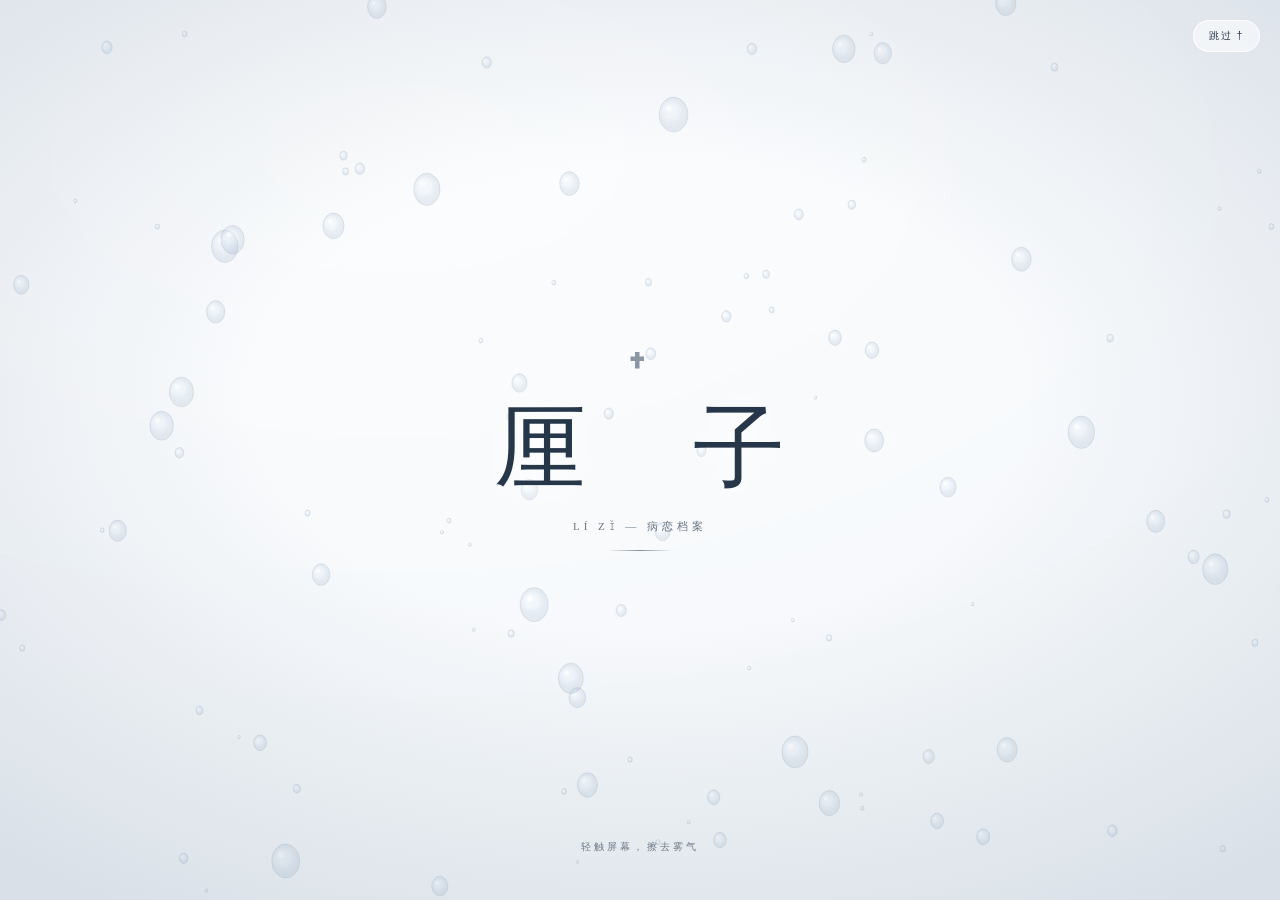
==== standalone.html @ bf3c0a1c "add standalone.html" ====
<!doctype html>
<html lang="zh-CN" data-theme="noir">
<head>
<meta charset="utf-8">
<meta name="viewport" content="width=device-width,initial-scale=1,maximum-scale=1,viewport-fit=cover,user-scalable=no">
<meta name="theme-color" content="#070a10">
<meta name="format-detection" content="telephone=no">
<meta name="description" content="厘子 · 病恋档案 / LÍ ZǏ — 一台只收一条信号的小手机">
<title>厘 子 · 病恋档案</title>
<style>
/* 厘子 · 病恋档案 —— 视觉系统：黑白忧郁 × 浅蓝液态 × 苹果/ins 风 */
:root{
  --radius: 30px;
  --glass: rgba(255,255,255,.10);
  --glass-2: rgba(255,255,255,.055);
  --line: rgba(255,255,255,.20);
  --line-soft: rgba(255,255,255,.10);
  --ink: #f2f4f7;
  --ink-2: rgba(242,244,247,.62);
  --ink-3: rgba(242,244,247,.38);
  --accent: #cfe3fb;
  --shadow: 0 18px 50px rgba(0,0,0,.45);
  --font: -apple-system, BlinkMacSystemFont, "SF Pro Text", "PingFang SC", "Helvetica Neue", "Microsoft YaHei", sans-serif;
  --serif: "Times New Roman", "Songti SC", "STSong", Georgia, serif;
}
/* noir：深蓝黑 + 浅蓝液态光，黑白内容为主体（默认，兼顾两种要求） */
[data-theme="noir"]{
  --bg-a:#070a10; --bg-b:#101a26; --bg-c:#1a2b3d; --bg-d:#05070b;
  --ink:#f2f4f7; --ink-2:rgba(236,242,250,.64); --ink-3:rgba(226,238,250,.38);
  --glass:rgba(214,230,250,.075); --glass-2:rgba(210,228,250,.045);
  --line:rgba(220,236,255,.20); --line-soft:rgba(220,236,255,.10);
  --accent:#b9d6f7; --shadow:0 18px 60px rgba(0,0,0,.6);
}
/* mono：纯黑白忧郁 */
[data-theme="mono"]{
  --bg-a:#000000; --bg-b:#101010; --bg-c:#1c1c1c; --bg-d:#050505;
  --glass:rgba(255,255,255,.065); --glass-2:rgba(255,255,255,.035);
  --line:rgba(255,255,255,.19); --line-soft:rgba(255,255,255,.09);
  --accent:#ffffff; --shadow:0 18px 60px rgba(0,0,0,.8);
}
/* blue：渐变浅蓝色系 / 液态 ins 风（浅底深字） */
[data-theme="blue"]{
  --bg-a:#e7f1fc; --bg-b:#c6dcf3; --bg-c:#a8cbea; --bg-d:#dbeaf9;
  --ink:#18252f; --ink-2:rgba(24,37,47,.78); --ink-3:rgba(24,37,47,.56);
  --glass:rgba(255,255,255,.42); --glass-2:rgba(255,255,255,.28);
  --line:rgba(255,255,255,.72); --line-soft:rgba(255,255,255,.45);
  --accent:#3f6f9e; --shadow:0 18px 50px rgba(56,96,140,.22);
}
/* glass：透亮银白玻璃（默认，贴近资料图的银白/浅灰/羽翼质感） */
[data-theme="glass"]{
  --bg-a:#f8fafc; --bg-b:#eaf0f6; --bg-c:#dde6f0; --bg-d:#fcfdff;
  --ink:#1b2634; --ink-2:rgba(27,38,52,.78); --ink-3:rgba(27,38,52,.52);
  --glass:rgba(255,255,255,.54); --glass-2:rgba(255,255,255,.34);
  --line:rgba(255,255,255,.94); --line-soft:rgba(255,255,255,.66);
  --accent:#6d8299; --shadow:0 18px 56px rgba(86,112,145,.20);
}
[data-theme="glass"] #glowA{background:radial-gradient(circle,#ffffff,transparent 70%);opacity:.8}
[data-theme="glass"] #glowB{background:radial-gradient(circle,#d9e5f2,transparent 70%);opacity:.72}
[data-theme="glass"] #grain{opacity:.07}
[data-theme="glass"] .glass,[data-theme="glass"] .albumItem,[data-theme="glass"] .appIcon{border-color:rgba(148,170,196,.30)}
[data-theme="glass"] .appIcon{box-shadow:inset 0 1px 0 rgba(255,255,255,.92),0 8px 20px rgba(90,115,145,.18)}
[data-theme="glass"] .stickyNote{background:linear-gradient(150deg,rgba(255,255,255,.82),rgba(255,255,255,.44));border-color:rgba(148,170,196,.32)}
[data-theme="glass"] .bubbleRow.me .bubble{background:rgba(118,150,186,.26);border-color:rgba(255,255,255,.92)}
[data-theme="glass"] .tabbar{box-shadow:0 -10px 34px rgba(110,135,165,.14)}
[data-theme="glass"] .admin .iconBtn{color:rgba(235,244,255,.86);border-color:rgba(255,255,255,.22);background:rgba(255,255,255,.08)}

*{box-sizing:border-box;-webkit-tap-highlight-color:transparent}
html,body{height:100%;margin:0}
body{
  font-family:var(--font); color:var(--ink); overflow:hidden;
  background:
    radial-gradient(120% 90% at 12% 8%, var(--bg-c) 0%, transparent 55%),
    radial-gradient(100% 80% at 88% 92%, var(--bg-b) 0%, transparent 60%),
    linear-gradient(155deg, var(--bg-a) 0%, var(--bg-b) 48%, var(--bg-d) 100%);
  transition:background .6s ease, color .4s ease;
  -webkit-font-smoothing:antialiased;
}
button,input,textarea,select{font-family:inherit;color:inherit}
button{cursor:pointer;border:0;background:none}
a{color:inherit;text-decoration:none}

/* ---------- 背景层：自定义图 / 雨雾 / 光晕 ---------- */
#bgLayer{position:fixed;inset:-8%;z-index:0;background-size:cover;background-position:center;
  filter:blur(var(--bg-blur,0px)) saturate(1.05);opacity:.9;transition:filter .5s}
#bgDim{position:fixed;inset:0;z-index:1;background:rgba(0,0,0,var(--bg-dim,.42));pointer-events:none}
#glowA,#glowB{position:fixed;z-index:1;border-radius:50%;filter:blur(90px);pointer-events:none;opacity:.42}
#glowA{width:52vw;height:52vw;left:-12vw;top:-14vw;background:radial-gradient(circle,#7fb4ea,transparent 70%)}
#glowB{width:44vw;height:44vw;right:-12vw;bottom:-16vw;background:radial-gradient(circle,#c9ddf4,transparent 70%)}
[data-theme="mono"] #glowA,[data-theme="mono"] #glowB{opacity:.12}
#rain{position:fixed;inset:0;z-index:2;pointer-events:none;opacity:.9}
#grain{position:fixed;inset:0;z-index:2;pointer-events:none;opacity:.16;
  background-image:url("data:image/svg+xml,%3Csvg xmlns='http://www.w3.org/2000/svg' width='140' height='140'%3E%3Cfilter id='n'%3E%3CfeTurbulence type='fractalNoise' baseFrequency='.85' numOctaves='3'/%3E%3C/filter%3E%3Crect width='100%25' height='100%25' filter='url(%23n)' opacity='.4'/%3E%3C/svg%3E")}

/* ---------- 舞台 & 小手机 ---------- */
#stage{position:relative;z-index:3;height:100%;display:flex;align-items:center;justify-content:center;gap:44px;padding:18px}
.phone{
  position:relative;width:390px;height:min(844px,calc(100vh - 36px));flex:none;
  border-radius:52px;overflow:hidden;isolation:isolate;
  background:linear-gradient(165deg,var(--glass),var(--glass-2));
  -webkit-backdrop-filter:blur(26px) saturate(165%);backdrop-filter:blur(26px) saturate(165%);
  border:1px solid var(--line);
  box-shadow:var(--shadow),inset 0 1px 0 rgba(255,255,255,.22),inset 0 0 60px rgba(140,190,240,.06);
  display:flex;flex-direction:column;
}
.phone::before{content:"";position:absolute;inset:0;pointer-events:none;z-index:9;border-radius:52px;
  background:linear-gradient(115deg,rgba(255,255,255,.16),transparent 24%,transparent 74%,rgba(255,255,255,.06));}
.phone::after{content:"";position:absolute;inset:0;pointer-events:none;z-index:0;
  background:radial-gradient(90% 60% at 50% 0%,rgba(190,220,255,.11),transparent 70%);}

/* 侧边装饰 */
.sideMark{position:absolute;z-index:10;display:flex;align-items:center;gap:8px;font-size:10px;letter-spacing:.32em;color:var(--ink-3);writing-mode:vertical-rl}
.sideMark.left{left:-30px;top:26%}.sideMark.right{right:-30px;bottom:24%}
.sideMark i{font-style:normal;font-family:var(--serif);font-size:15px;letter-spacing:0;color:var(--accent)}

/* ---------- 状态栏 ---------- */
.statusbar{height:46px;flex:none;display:grid;grid-template-columns:1fr auto 1fr;align-items:center;padding:14px 26px 0;
  font-size:12px;font-weight:600;letter-spacing:.02em;z-index:8;color:var(--ink)}
.sb-left{display:flex;align-items:center;gap:6px;justify-self:start;min-width:0}
.sb-right{display:flex;align-items:center;gap:6px;justify-self:end;min-width:0}
.sb-right .bars{display:flex;align-items:flex-end;gap:2px;height:10px}
.sb-right .bars i{width:2.5px;background:currentColor;border-radius:1px;display:block}
.sb-right .bars i:nth-child(1){height:4px}.sb-right .bars i:nth-child(2){height:6px}
.sb-right .bars i:nth-child(3){height:8px}.sb-right .bars i:nth-child(4){height:10px}
.sb-bat{width:19px;height:10px;border:1.2px solid currentColor;border-radius:3px;position:relative;padding:1.5px}
.sb-bat::after{content:"";position:absolute;right:-3.5px;top:3px;width:2px;height:4px;background:currentColor;border-radius:0 1px 1px 0}
.sb-bat i{display:block;height:100%;width:74%;background:currentColor;border-radius:1px}
.island{justify-self:center;min-width:96px;height:24px;border-radius:20px;background:rgba(0,0,0,.58);
  display:flex;align-items:center;justify-content:center;gap:7px;padding:0 12px;
  font-size:9px;letter-spacing:.16em;color:rgba(255,255,255,.78);border:1px solid rgba(255,255,255,.09)}
[data-theme="blue"] .island{background:rgba(30,50,70,.7)}
.island img{width:14px;height:14px;border-radius:50%;object-fit:cover}
.island .dot{width:7px;height:7px;border-radius:50%;background:#8fb6e0;box-shadow:0 0 8px #8fb6e0}

/* ---------- 顶栏 ---------- */
.topbar{flex:none;padding:14px 22px 12px;display:flex;align-items:center;gap:11px;z-index:8}
.topbar .logo{width:34px;height:34px;border-radius:12px;flex:none;object-fit:cover;
  border:1px solid var(--line);background:var(--glass);display:flex;align-items:center;justify-content:center;color:var(--accent)}
.topbar .logo img{width:100%;height:100%;border-radius:11px;object-fit:cover}
.topbar .tt{flex:1;min-width:0}
.topbar h1{margin:0;font-size:18px;letter-spacing:.22em;font-weight:600;line-height:1.2}
.topbar p{margin:3px 0 0;font-size:8.5px;letter-spacing:.13em;color:var(--ink-3);white-space:nowrap;overflow:hidden;text-overflow:ellipsis}
.iconBtn{width:34px;height:34px;border-radius:50%;display:flex;align-items:center;justify-content:center;
  background:var(--glass);border:1px solid var(--line-soft);color:var(--ink-2);flex:none;transition:.2s}
.iconBtn:active{transform:scale(.88);background:var(--glass-2)}

/* ---------- 内容区 ---------- */
.screen{flex:1;position:relative;overflow:hidden;z-index:5}
.page{position:absolute;inset:0;overflow-y:auto;overflow-x:hidden;padding:6px 20px 118px;
  opacity:0;transform:translateY(12px) scale(.985);pointer-events:none;transition:opacity .38s ease,transform .38s cubic-bezier(.22,1,.36,1);
  scrollbar-width:none}
.page::-webkit-scrollbar{display:none}
.page.on{opacity:1;transform:none;pointer-events:auto}
.page-head{display:flex;align-items:baseline;justify-content:space-between;margin:6px 2px 16px}
.page-head .k{font-size:11px;letter-spacing:.3em;color:var(--ink-2);text-transform:uppercase}
.page-head .idx{font-family:var(--serif);font-size:11px;letter-spacing:.18em;color:var(--ink-3)}

.glass{position:relative;background:var(--glass);border:1px solid var(--line-soft);border-radius:22px;
  -webkit-backdrop-filter:blur(20px) saturate(165%);backdrop-filter:blur(20px) saturate(165%);
  box-shadow:inset 0 1px 0 rgba(255,255,255,.14),0 8px 26px rgba(0,0,0,.14);overflow:hidden}
.glass::after{content:"";position:absolute;inset:0;pointer-events:none;border-radius:22px;
  background:linear-gradient(120deg,rgba(255,255,255,.10),transparent 38%)}
.card{padding:16px 17px}
.tap{transition:transform .22s cubic-bezier(.22,1,.36,1),background .25s,border-color .25s}
.tap:active{transform:scale(.965)}
.tap.lit{background:var(--glass-2);border-color:var(--line)}
.divider{height:1px;background:var(--line-soft);margin:14px 0}
.mono{font-family:var(--serif)}
.tiny{font-size:9px;letter-spacing:.2em;color:var(--ink-3);text-transform:uppercase}
.serifLine{font-family:var(--serif);font-style:italic;letter-spacing:.04em}
.crossD{color:var(--accent);font-family:var(--serif)}
[data-txt]{outline:none;transition:background .2s,box-shadow .2s;border-radius:5px}
body.editing [data-txt]{cursor:text}
body.editing [data-txt]:hover{background:rgba(180,215,255,.12);box-shadow:0 0 0 1px var(--line-soft)}
body.editing [data-txt]:focus{background:rgba(180,215,255,.18);box-shadow:0 0 0 1px var(--accent)}
[contenteditable="true"]{outline:none}

/* ---------- 主页 ---------- */
.profileCard{padding:20px 18px 18px}
.profileCard .sig{display:flex;align-items:center;gap:12px}
.profileCard .avatar{width:52px;height:52px;border-radius:18px;flex:none;display:flex;align-items:center;justify-content:center;
  background:linear-gradient(150deg,rgba(255,255,255,.14),rgba(255,255,255,.02));border:1px solid var(--line);color:var(--accent)}
.profileCard .avatar img{width:100%;height:100%;border-radius:17px;object-fit:cover}
.profileCard h2{margin:0;font-size:22px;letter-spacing:.16em;font-weight:600}
.profileCard .en{font-family:var(--serif);font-size:10px;letter-spacing:.32em;color:var(--ink-3);margin-top:4px}
.badges{display:flex;flex-wrap:wrap;gap:6px;margin-top:14px}
.badge{font-size:9.5px;letter-spacing:.12em;padding:5px 10px;border-radius:20px;border:1px solid var(--line-soft);
  background:var(--glass-2);color:var(--ink-2)}
.tagline{margin:16px 0 3px;font-family:var(--serif);font-size:15px;line-height:1.6;letter-spacing:.05em}
.subline{font-size:10.5px;color:var(--ink-3);letter-spacing:.08em}
.rows{margin-top:16px}
.rowline{display:flex;justify-content:space-between;gap:12px;padding:7px 0;border-bottom:1px dashed var(--line-soft);font-size:10.5px}
.rowline span:first-child{color:var(--ink-3);letter-spacing:.12em}
.rowline span:last-child{color:var(--ink);letter-spacing:.04em;text-align:right}
.verse{white-space:pre-line;font-family:var(--serif);font-size:13px;line-height:1.9;color:var(--ink-2);font-style:italic}
.footMark{text-align:center;font-size:9px;letter-spacing:.28em;color:var(--ink-3);margin:18px 0 4px}

.appGrid{display:grid;grid-template-columns:repeat(4,1fr);gap:13px 8px;margin-top:4px}
.appItem{display:flex;flex-direction:column;align-items:center;gap:7px;position:relative}
.appIcon{width:56px;height:56px;border-radius:18px;display:flex;align-items:center;justify-content:center;
  background:linear-gradient(155deg,var(--glass),var(--glass-2));
  border:1px solid var(--line);-webkit-backdrop-filter:blur(14px);backdrop-filter:blur(14px);
  box-shadow:inset 0 1px 0 rgba(255,255,255,.2),0 6px 16px rgba(0,0,0,.16);color:var(--ink);
  transition:transform .24s cubic-bezier(.22,1,.36,1),box-shadow .24s}
.appIcon:active{transform:scale(.86);box-shadow:inset 0 1px 0 rgba(255,255,255,.3),0 2px 8px rgba(0,0,0,.2)}
.appIcon img{width:100%;height:100%;border-radius:17px;object-fit:cover}
.appItem .nm{font-size:9.5px;color:var(--ink-2);letter-spacing:.06em;max-width:66px;text-align:center;overflow:hidden;text-overflow:ellipsis;white-space:nowrap}
.appItem .miniLink{position:absolute;top:-4px;right:2px;width:15px;height:15px;border-radius:50%;background:var(--accent);color:#0b1420;display:flex;align-items:center;justify-content:center;font-size:9px;opacity:0;transition:.2s}
.appItem.hasLink .miniLink{opacity:.85}

.stickyNote{padding:14px 15px;border-radius:16px;background:linear-gradient(150deg,rgba(255,255,255,.13),rgba(255,255,255,.035));
  border:1px solid var(--line-soft);-webkit-backdrop-filter:blur(14px);backdrop-filter:blur(14px);position:relative}
.stickyNote .txt{font-size:11.5px;line-height:1.7;letter-spacing:.05em;white-space:pre-line}
.stickyNote .lk{position:absolute;right:10px;top:9px;font-size:10px;color:var(--accent);opacity:.75}
.stack{display:flex;flex-direction:column;gap:10px}

/* ---------- 音乐 ---------- */
.musicCard{display:flex;align-items:center;gap:12px;padding:12px}
.musicCover{width:46px;height:46px;border-radius:12px;flex:none;object-fit:cover;display:flex;align-items:center;justify-content:center;
  background:linear-gradient(145deg,rgba(255,255,255,.16),rgba(255,255,255,.03));border:1px solid var(--line-soft);color:var(--accent)}
.musicCover img{width:100%;height:100%;border-radius:11px;object-fit:cover}
.musicCard .mi{flex:1;min-width:0}
.musicCard .mt{font-size:12px;font-weight:600;white-space:nowrap;overflow:hidden;text-overflow:ellipsis}
.musicCard .ma{font-size:9.5px;color:var(--ink-3);margin-top:3px;white-space:nowrap;overflow:hidden;text-overflow:ellipsis}
.eq{display:flex;align-items:flex-end;gap:2px;height:12px;margin-top:5px}
.eq i{width:2px;background:var(--accent);border-radius:1px;animation:eq .9s ease-in-out infinite alternate}
.eq i:nth-child(1){height:5px;animation-delay:0s}.eq i:nth-child(2){height:11px;animation-delay:.2s}
.eq i:nth-child(3){height:7px;animation-delay:.4s}.eq i:nth-child(4){height:9px;animation-delay:.15s}
.eq.off i{animation:none;height:3px;opacity:.4}
@keyframes eq{to{height:3px}}
.playBtn{width:38px;height:38px;border-radius:50%;flex:none;display:flex;align-items:center;justify-content:center;
  background:var(--ink);color:var(--bg-a);box-shadow:0 4px 14px rgba(0,0,0,.25);transition:transform .2s}
[data-theme="blue"] .playBtn{background:#18252f;color:#eaf3fc}
.playBtn:active{transform:scale(.86)}

/* ---------- 相册 ---------- */
.albumGrid{display:grid;grid-template-columns:1fr 1fr;gap:12px}
.albumItem{border-radius:18px;overflow:hidden;position:relative;aspect-ratio:1/1.06;
  background:linear-gradient(150deg,rgba(255,255,255,.10),rgba(255,255,255,.02));border:1px solid var(--line-soft);
  -webkit-backdrop-filter:blur(12px);backdrop-filter:blur(12px)}
.albumItem .ph{position:absolute;inset:0;display:flex;flex-direction:column;align-items:center;justify-content:center;gap:10px;color:var(--ink-3)}
.albumItem .ph .crossD{font-size:34px;opacity:.5}
.albumItem img{width:100%;height:100%;object-fit:cover;display:block;image-rendering:-webkit-optimize-contrast;image-rendering:auto}
.albumItem .cap{position:absolute;left:0;right:0;bottom:0;padding:22px 11px 10px;font-size:10px;line-height:1.5;letter-spacing:.03em;
  background:linear-gradient(transparent,rgba(0,0,0,.68));color:#fff;text-shadow:0 1px 4px rgba(0,0,0,.6)}
[data-theme="blue"] .albumItem .cap{background:linear-gradient(transparent,rgba(12,26,40,.72))}
.albumItem .corner{position:absolute;right:8px;top:8px;width:26px;height:26px;border-radius:50%;
  background:rgba(10,16,24,.56);border:1px solid rgba(255,255,255,.28);color:#fff;display:flex;align-items:center;justify-content:center;
  -webkit-backdrop-filter:blur(8px);backdrop-filter:blur(8px);transition:transform .2s}
.albumItem .corner:active{transform:scale(.82)}
.albumItem.addItem{display:flex;align-items:center;justify-content:center;border-style:dashed;color:var(--ink-3)}

/* ---------- 消息 ---------- */
.metaRow{display:flex;gap:10px;margin-bottom:12px}
.metaBox{flex:1;padding:12px 13px;border-radius:16px}
.metaBox .tiny{display:flex;align-items:center;gap:5px}
.metaBox .val{font-size:12px;margin-top:7px;letter-spacing:.05em}
.noteImg{width:100%;border-radius:12px;margin-top:9px;display:block;object-fit:cover;max-height:170px}
.noteLink{display:inline-flex;align-items:center;gap:4px;font-size:9.5px;color:var(--accent);margin-top:9px;border-bottom:1px solid var(--line-soft);padding-bottom:2px}
.focusCard{text-align:center;padding:20px 16px}
.focusNum{font-family:var(--serif);font-size:46px;letter-spacing:.02em;line-height:1;font-variant-numeric:tabular-nums}
.focusCard .cap{font-size:10px;color:var(--ink-2);letter-spacing:.16em;margin-top:10px}
.focusBtns{display:flex;gap:9px;justify-content:center;margin-top:15px}
.pill{padding:8px 17px;border-radius:20px;border:1px solid var(--line);background:var(--glass-2);font-size:10.5px;letter-spacing:.1em;transition:.2s}
.pill:active{transform:scale(.92)}
.pill.solid{background:var(--ink);color:var(--bg-a);border-color:transparent}
[data-theme="blue"] .pill.solid{background:#18252f;color:#eaf3fc}

/* ---------- 聊天 ---------- */
.chatWrap{display:flex;flex-direction:column;height:100%;padding-bottom:0}
.chatHead{display:flex;align-items:center;gap:10px;padding:4px 2px 12px}
.chatHead .av{width:38px;height:38px;border-radius:14px;display:flex;align-items:center;justify-content:center;
  background:var(--glass);border:1px solid var(--line-soft);color:var(--accent)}
.chatHead .nm{font-size:13px;letter-spacing:.1em}
.chatHead .st{font-size:9px;color:var(--ink-3);margin-top:3px;letter-spacing:.08em}
.chatBody{flex:1;overflow-y:auto;padding:4px 2px 14px;scrollbar-width:none}
.chatBody::-webkit-scrollbar{display:none}
.bubbleRow{display:flex;margin-bottom:13px;gap:8px;align-items:flex-end}
.bubbleRow.them{justify-content:flex-start}.bubbleRow.me{justify-content:flex-end}
.bubbleRow .bav{width:26px;height:26px;border-radius:10px;flex:none;display:flex;align-items:center;justify-content:center;
  background:var(--glass);border:1px solid var(--line-soft);color:var(--accent)}
.bubble{max-width:76%;padding:10px 13px 7px;border-radius:18px;font-size:11.5px;line-height:1.65;white-space:pre-line;letter-spacing:.02em;
  -webkit-backdrop-filter:blur(12px);backdrop-filter:blur(12px)}
.bubbleRow.them .bubble{background:var(--glass);border:1px solid var(--line-soft);border-bottom-left-radius:6px}
.bubbleRow.me .bubble{background:rgba(175,210,250,.24);border:1px solid var(--line);border-bottom-right-radius:6px}
[data-theme="blue"] .bubbleRow.me .bubble{background:rgba(60,110,160,.16)}
.bubble .t{display:block;text-align:left;font-size:8.5px;color:var(--ink-3);margin-top:6px;letter-spacing:.06em;font-variant-numeric:tabular-nums;opacity:.8}
.kwBar{display:flex;gap:7px;overflow-x:auto;padding:10px 2px;scrollbar-width:none;margin-bottom:2px}
.kwBar::-webkit-scrollbar{display:none}
.kwChip{flex:none;padding:7px 13px;border-radius:18px;font-size:10px;letter-spacing:.06em;
  background:var(--glass-2);border:1px solid var(--line-soft);color:var(--ink-2);transition:.2s}
.kwChip:active{transform:scale(.9);background:var(--glass);color:var(--ink)}
.chatInput{display:flex;gap:8px;align-items:center;padding:10px 0 4px}
.chatInput input{flex:1;height:38px;border-radius:19px;background:var(--glass);border:1px solid var(--line-soft);
  padding:0 15px;font-size:11.5px;outline:none;-webkit-backdrop-filter:blur(12px);backdrop-filter:blur(12px)}
.chatInput input::placeholder{color:var(--ink-3)}
.chatInput .sendBtn{width:38px;height:38px;border-radius:50%;background:var(--ink);color:var(--bg-a);display:flex;align-items:center;justify-content:center;flex:none}
[data-theme="blue"] .chatInput .sendBtn{background:#18252f;color:#eaf3fc}
.chatInput .sendBtn:active{transform:scale(.86)}

/* ---------- 底栏 ---------- */
.tabbar{position:absolute;left:0;right:0;bottom:0;height:80px;z-index:12;display:flex;align-items:flex-start;
  padding:9px 14px 0;gap:4px;
  background:linear-gradient(180deg,var(--glass-2),var(--glass));
  -webkit-backdrop-filter:blur(30px) saturate(180%);backdrop-filter:blur(30px) saturate(180%);
  border-top:1px solid var(--line-soft)}
.tabbar::before{content:"";position:absolute;inset:0;pointer-events:none;
  background:linear-gradient(110deg,rgba(255,255,255,.10),transparent 45%)}
.tab{flex:1;height:58px;display:flex;flex-direction:column;align-items:center;justify-content:center;gap:5px;
  border-radius:18px;color:var(--ink-2);position:relative;transition:color .28s,transform .2s,background .28s;opacity:.82}
.tab span{font-size:9px;letter-spacing:.1em}
.tab .ic{transition:transform .3s cubic-bezier(.22,1,.36,1)}
.tab:active{transform:scale(.9)}
.tab.on{color:var(--ink);background:var(--glass);opacity:1}
.tab.on .ic{transform:translateY(-2px) scale(1.06);color:var(--accent)}
.tab.on::after{content:"";position:absolute;bottom:5px;width:4px;height:4px;border-radius:50%;background:var(--accent);box-shadow:0 0 8px var(--accent)}
.homeBar{position:absolute;bottom:7px;left:50%;transform:translateX(-50%);width:112px;height:4px;border-radius:4px;
  background:var(--ink-3);opacity:.55;z-index:13}

/* ---------- 页面切换点击区 ---------- */
.pageNav{position:absolute;right:0;top:44%;z-index:11;display:flex;flex-direction:column;gap:6px;opacity:.3;transition:opacity .3s}
.pageNav:hover{opacity:.9}
.pageNav button{width:20px;height:26px;border-radius:9px 0 0 9px;background:var(--glass-2);border:1px solid var(--line-soft);
  border-right:0;color:var(--ink-2);display:flex;align-items:center;justify-content:center;transition:.2s}
.pageNav button:active{transform:scale(.9);color:var(--ink)}

/* ---------- 只读标记 / 编辑条 ---------- */
.readBadge{position:fixed;left:14px;bottom:14px;z-index:60;padding:8px 13px;border-radius:20px;font-size:10px;letter-spacing:.14em;
  background:rgba(10,16,24,.6);border:1px solid rgba(255,255,255,.2);color:#e7f0fb;-webkit-backdrop-filter:blur(14px);backdrop-filter:blur(14px);display:none;align-items:center;gap:7px}
body.readonly .readBadge{display:flex}
.editBar{position:absolute;top:88px;right:12px;z-index:20;display:none;gap:6px}
body.editing .editBar{display:none}
.editBar button{width:30px;height:30px;border-radius:50%;background:rgba(10,16,24,.55);border:1px solid rgba(255,255,255,.22);color:#eaf3fc;display:flex;align-items:center;justify-content:center;-webkit-backdrop-filter:blur(10px)}
.editBar button:active{transform:scale(.86)}

/* ---------- 管理面板 ---------- */
.overlay{position:fixed;inset:0;z-index:70;background:rgba(0,0,0,.5);-webkit-backdrop-filter:blur(8px);backdrop-filter:blur(8px);
  opacity:0;pointer-events:none;transition:opacity .3s}
.overlay.on{opacity:1;pointer-events:auto}
.admin{position:fixed;z-index:71;right:0;top:0;bottom:0;width:min(420px,100vw);
  background:rgba(14,20,29,.86);-webkit-backdrop-filter:blur(34px) saturate(150%);backdrop-filter:blur(34px) saturate(150%);
  border-left:1px solid rgba(255,255,255,.16);color:#eaf1fa;transform:translateX(102%);transition:transform .42s cubic-bezier(.22,1,.36,1);
  display:flex;flex-direction:column}
[data-theme="blue"] .admin{background:rgba(238,245,252,.9);color:#18252f;border-left-color:rgba(255,255,255,.8)}
.admin.on{transform:none}
/* 后台打开时：手机仍可点击预览，点空白关闭面板 */
body.adminOpen #stage{z-index:72}
body.adminOpen .admin{z-index:74}
body.adminOpen .overlay{pointer-events:none}
.adminHead{padding:20px 20px 14px;display:flex;align-items:center;gap:10px;border-bottom:1px solid rgba(255,255,255,.1)}
.adminHead h3{margin:0;font-size:14px;letter-spacing:.18em;flex:1}
.adminBody{flex:1;overflow-y:auto;padding:14px 18px 40px;scrollbar-width:thin}
.adminBody::-webkit-scrollbar{width:4px}.adminBody::-webkit-scrollbar-thumb{background:rgba(255,255,255,.2);border-radius:4px}
.sec{margin-bottom:12px;border:1px solid rgba(255,255,255,.12);border-radius:16px;overflow:hidden;background:rgba(255,255,255,.035)}
[data-theme="blue"] .sec{border-color:rgba(30,60,90,.16);background:rgba(255,255,255,.4)}
.sec>summary{padding:13px 15px;font-size:11.5px;letter-spacing:.14em;cursor:pointer;list-style:none;display:flex;align-items:center;gap:9px}
.sec>summary::-webkit-details-marker{display:none}
.sec>summary::before{content:"†";font-family:var(--serif);color:#8fb6e0;font-size:13px}
.sec[open]>summary{border-bottom:1px solid rgba(255,255,255,.1)}
.sec .in{padding:13px 15px 16px;display:flex;flex-direction:column;gap:11px}
.fld label{display:block;font-size:9.5px;letter-spacing:.12em;color:rgba(210,228,248,.6);margin-bottom:5px}
[data-theme="blue"] .fld label{color:rgba(24,37,47,.55)}
.fld input,.fld textarea,.fld select{width:100%;border-radius:10px;padding:9px 11px;font-size:11.5px;
  background:rgba(255,255,255,.07);border:1px solid rgba(255,255,255,.14);outline:none;color:inherit;resize:vertical}
[data-theme="blue"] .fld input,[data-theme="blue"] .fld textarea,[data-theme="blue"] .fld select{background:rgba(255,255,255,.6);border-color:rgba(30,60,90,.18)}
.fld input:focus,.fld textarea:focus{border-color:#8fb6e0}
.fld textarea{min-height:62px;line-height:1.6}
.row2{display:grid;grid-template-columns:1fr 1fr;gap:9px}
.btnRow{display:flex;gap:8px;flex-wrap:wrap}
.btn{padding:9px 14px;border-radius:11px;font-size:10.5px;letter-spacing:.1em;border:1px solid rgba(255,255,255,.18);
  background:rgba(255,255,255,.07);transition:.2s}
[data-theme="blue"] .btn{border-color:rgba(30,60,90,.2);background:rgba(255,255,255,.5)}
.btn:active{transform:scale(.94)}
.btn.pri{background:#cfe3fb;color:#101c28;border-color:transparent;font-weight:600}
.btn.danger{color:#ffb4b4;border-color:rgba(255,150,150,.35)}
.btn.sm{padding:6px 10px;font-size:9.5px}
.itemRow{border:1px dashed rgba(255,255,255,.16);border-radius:12px;padding:10px;display:flex;flex-direction:column;gap:8px}
[data-theme="blue"] .itemRow{border-color:rgba(30,60,90,.25)}
.itemRow .irTop{display:flex;align-items:center;gap:6px}
.itemRow .irTop .idx{font-family:var(--serif);font-size:11px;color:#8fb6e0;min-width:20px}
.itemRow .irTop .sp{flex:1}
.itemRow .irTop button{width:24px;height:24px;border-radius:8px;background:rgba(255,255,255,.07);display:flex;align-items:center;justify-content:center;color:inherit}
.itemRow .irTop button:active{transform:scale(.85)}
.thumb{width:46px;height:46px;border-radius:10px;object-fit:cover;border:1px solid rgba(255,255,255,.2)}
.hint{font-size:9.5px;line-height:1.7;color:rgba(210,228,248,.55)}
[data-theme="blue"] .hint{color:rgba(24,37,47,.55)}
.sw{display:flex;align-items:center;justify-content:space-between;font-size:11px;gap:10px}
.sw input[type=checkbox]{width:38px;height:22px;appearance:none;border-radius:20px;background:rgba(255,255,255,.16);position:relative;transition:.25s;flex:none}
.sw input[type=checkbox]::after{content:"";position:absolute;top:3px;left:3px;width:16px;height:16px;border-radius:50%;background:#fff;transition:.25s}
.sw input[type=checkbox]:checked{background:#8fb6e0}
.sw input[type=checkbox]:checked::after{transform:translateX(16px)}
.loginBox{padding:40px 26px;display:flex;flex-direction:column;gap:14px;align-items:center;flex:1;justify-content:center;text-align:center}
.loginBox .lg{width:64px;height:64px;border-radius:22px;border:1px solid rgba(255,255,255,.2);display:flex;align-items:center;justify-content:center;color:#cfe3fb}
.loginBox h3{margin:4px 0 0;font-size:16px;letter-spacing:.24em}
.loginBox p{font-size:10px;color:rgba(210,228,248,.55);letter-spacing:.1em;line-height:1.8;margin:0}
.loginBox input{width:100%;max-width:250px;text-align:center;letter-spacing:.2em}
.err{color:#ffb4b4;font-size:10px;min-height:14px}
.toast{position:fixed;left:50%;bottom:34px;transform:translate(-50%,20px);z-index:90;padding:11px 20px;border-radius:22px;
  background:rgba(16,24,36,.88);border:1px solid rgba(255,255,255,.2);color:#eaf3fc;font-size:11px;letter-spacing:.08em;
  -webkit-backdrop-filter:blur(14px);backdrop-filter:blur(14px);opacity:0;pointer-events:none;transition:.3s;max-width:86vw;text-align:center;line-height:1.6}
.toast.on{opacity:1;transform:translate(-50%,0)}

/* ---------- 图片放大 ---------- */
.lightbox{position:fixed;inset:0;z-index:80;background:rgba(0,0,0,.9);-webkit-backdrop-filter:blur(18px);backdrop-filter:blur(18px);
  display:none;align-items:center;justify-content:center;flex-direction:column;gap:14px;padding:24px}
.lightbox.on{display:flex}
.lightbox img{max-width:100%;max-height:78vh;object-fit:contain;border-radius:12px;image-rendering:-webkit-optimize-contrast;box-shadow:0 20px 60px rgba(0,0,0,.6)}
.lightbox .lbCap{font-size:11.5px;color:rgba(255,255,255,.8);letter-spacing:.08em;text-align:center;max-width:80vw}
.lightbox .lbBtn{padding:9px 18px;border-radius:20px;border:1px solid rgba(255,255,255,.28);color:#fff;font-size:10.5px;letter-spacing:.1em}

@media (max-width:520px){
  #stage{padding:0;gap:0}
  .phone{width:100vw;height:100vh;height:100dvh;border-radius:0;border:0}
  .phone::before{border-radius:0}
  .sideMark{display:none}
  .admin{width:100vw}
  .statusbar{height:auto;min-height:46px;padding-top:max(14px,env(safe-area-inset-top));padding-bottom:4px}
  .tabbar{height:calc(80px + env(safe-area-inset-bottom));padding-bottom:env(safe-area-inset-bottom)}
  .homeBar{bottom:calc(7px + env(safe-area-inset-bottom))}
  .page{padding-bottom:calc(112px + env(safe-area-inset-bottom))}
}
#page-me{padding-bottom:96px}

/* ============ 进场动画：起雾车窗 / 雨滴 / 擦玻璃 ============ */
.intro{position:fixed;inset:0;z-index:100;overflow:hidden;background:#eef3f8;
  transition:opacity 1.05s ease,transform 1.2s cubic-bezier(.22,1,.36,1)}
.intro.done{opacity:0;transform:scale(1.055);pointer-events:none}
.introBg,.introFog{position:absolute;inset:-5%;background-size:cover;background-position:center;background-repeat:no-repeat}
.introBg{z-index:1;filter:brightness(1.05) contrast(.97)}
.introFog{z-index:2;filter:blur(14px) brightness(1.12) saturate(.74);transform:scale(1.09);transition:opacity .9s ease}
.introFog::after{content:"";position:absolute;inset:0;
  background:radial-gradient(110% 80% at 34% 22%,rgba(255,255,255,.60),transparent 72%),
              linear-gradient(180deg,rgba(255,255,255,.42),rgba(233,241,249,.48))}
.introFog.clear{opacity:0}
.introLayer{position:absolute;inset:0;width:100%;height:100%;pointer-events:none}
#introClear{z-index:3}
#introRain{z-index:4}
.introVignette{position:absolute;inset:0;z-index:5;pointer-events:none;
  background:radial-gradient(78% 68% at 50% 44%,transparent 38%,rgba(112,134,160,.22) 100%)}
.introCenter{position:absolute;inset:0;z-index:6;display:flex;flex-direction:column;align-items:center;justify-content:center;
  gap:16px;pointer-events:none;text-align:center;padding:0 24px}
.introCross{font-family:var(--serif);font-size:24px;color:rgba(58,78,102,.58);letter-spacing:.2em;
  animation:introIn 1.5s .1s both}
.introTitle{font-size:clamp(52px,12vw,92px);font-weight:300;color:#27374a;
  letter-spacing:.44em;text-indent:.44em;line-height:1.2;
  text-shadow:0 2px 26px rgba(255,255,255,.95),0 0 60px rgba(255,255,255,.7);
  animation:introIn 1.8s .18s both}
.introSub{font-family:var(--serif);font-size:11px;letter-spacing:.36em;color:rgba(39,55,74,.68);
  animation:introIn 1.8s .5s both}
.introRule{width:64px;height:1px;background:linear-gradient(90deg,transparent,rgba(58,78,102,.62),transparent);
  animation:introIn 1.8s .7s both}
.introCenter.out{animation:introOut .95s cubic-bezier(.22,1,.36,1) forwards}
@keyframes introIn{from{opacity:0;filter:blur(14px);transform:translateY(14px) scale(.96);letter-spacing:.9em}
  to{opacity:1;filter:blur(0);transform:none}}
@keyframes introOut{to{opacity:0;filter:blur(12px);transform:scale(1.18)}}
.introTip{position:absolute;left:0;right:0;bottom:calc(46px + env(safe-area-inset-bottom));z-index:7;text-align:center;
  font-size:10px;letter-spacing:.32em;color:rgba(39,55,74,.62);pointer-events:none;
  animation:tipPulse 2.4s ease-in-out infinite}
@keyframes tipPulse{0%,100%{opacity:.42}50%{opacity:.95}}
.introSkip{position:absolute;right:20px;top:calc(20px + env(safe-area-inset-top));z-index:7;
  padding:8px 15px;border-radius:20px;font-size:10px;letter-spacing:.16em;color:#2a3b4e;
  background:rgba(255,255,255,.55);border:1px solid rgba(255,255,255,.85);
  -webkit-backdrop-filter:blur(14px);backdrop-filter:blur(14px);transition:.2s}
.introSkip:active{transform:scale(.9)}
@media (max-width:520px){
  .introTitle{font-size:clamp(46px,15vw,68px);letter-spacing:.34em;text-indent:.34em}
  .introSub{font-size:9.5px;letter-spacing:.24em}
}

</style>
</head>
<body>

<!-- 进场动画：起雾车窗 + 雨滴 + 擦玻璃 -->
<div id="intro" class="intro">
  <div class="introBg" id="introBg"></div>
  <div class="introFog" id="introFog"></div>
  <canvas id="introClear" class="introLayer"></canvas>
  <canvas id="introRain" class="introLayer"></canvas>
  <div class="introVignette"></div>
  <div class="introCenter" id="introCenter">
    <div class="introCross">✝</div>
    <div class="introTitle" id="introTitle">厘 子</div>
    <div class="introSub" id="introSub">LÍ ZǏ — 病恋档案</div>
    <div class="introRule"></div>
  </div>
  <div class="introTip" id="introTip">轻触屏幕，擦去雾气</div>
  <button class="introSkip" id="introSkip">跳过 †</button>
</div>

<div id="bgLayer"></div>
<div id="bgDim"></div>
<div id="glowA"></div><div id="glowB"></div>
<canvas id="rain"></canvas>
<div id="grain"></div>

<div id="stage">
  <div class="sideMark left"><i>†</i> CLINICAL NOTE · 0217</div>

  <div class="phone" id="phone">
    <div class="statusbar" id="statusbar"></div>
    <div class="topbar" id="topbar"></div>

    <div class="screen" id="screen">
      <div class="page" data-page="album" id="page-album"></div>
      <div class="page on" data-page="home" id="page-home"></div>
      <div class="page" data-page="msg" id="page-msg"></div>
      <div class="page" data-page="me" id="page-me"></div>
      <div class="pageNav">
        <button id="navPrev" aria-label="上一页"></button>
        <button id="navNext" aria-label="下一页"></button>
      </div>
    </div>

    <div class="editBar" id="editBar">
      <button id="editPanelBtn" title="后台管理"></button>
      <button id="editDoneBtn" title="退出编辑"></button>
    </div>

    <div class="tabbar" id="tabbar"></div>
    <div class="homeBar"></div>
  </div>

  <div class="sideMark right">DO NOT DISTURB <i>✝</i></div>
</div>

<div class="readBadge" id="readBadge"><span>†</span> 只读快照 · READ ONLY</div>

<div class="overlay" id="overlay"></div>
<aside class="admin" id="admin"></aside>

<div class="lightbox" id="lightbox">
  <img id="lbImg" alt="">
  <div class="lbCap" id="lbCap"></div>
  <div style="display:flex;gap:10px">
    <button class="lbBtn" id="lbLink">↗ 打开链接</button>
    <button class="lbBtn" id="lbClose">关闭</button>
  </div>
</div>

<div class="toast" id="toast"></div>
<audio id="audio" preload="auto" playsinline webkit-playsinline></audio>
<div id="musicFrame"></div>

<script>
/* 厘子 · 病恋档案 —— 默认数据（所有字段均可在后台编辑） */
window.DEFAULTS = {
  version: 2,
  password: 'lizi0217',
  theme: 'glass',             // glass 透亮玻璃(默认) | blue | noir | mono | custom
  bgImage: '',                // 自定义背景图 dataURL
  bgBlur: 2,
  bgDim: 10,
  rainOn: true,
  rainLevel: 70,

  intro: {
    on: true,
    image: 'assets/intro.jpg',   // 进场底图（可在后台换成相册图片）
    title: '厘 子',
    sub: 'LÍ ZǏ — 病恋档案',
    tip: '轻触屏幕，擦去雾气',
    skip: '跳过 †'
  },

  status: {
    autoTime: true,
    timeText: '22:27',
    leftText: '厘子',
    islandText: 'DO NOT DISTURB',
    rightText: '†',
    image: ''                 // 状态栏小图
  },

  top: {
    title: '厘 子',
    subtitle: 'LÍ ZǏ — 病恋档案 / CLINICAL NOTE',
    image: ''                 // 顶栏图片
  },

  tabLabels: ['相册', '主页', '消息', '关于我'],

  profile: {
    name: '厘子',
    en: 'LÍ ZǏ',
    gender: '女',
    attr: 'le',
    sign: '射手',
    mbti: 'INFJ',
    tagline: '我把心跳托管给一块玻璃。',
    subline: '信号满格，但无人接听。',
    rows: [
      { k: '编号 / NO.', v: '0217' },
      { k: '性别 / SEX', v: '女' },
      { k: '属性 / ATTR', v: 'le' },
      { k: '星象 / SIGN', v: '射手 Sagittarius' },
      { k: '人格 / TYPE', v: 'INFJ · 提倡者' },
      { k: '症状 / DX', v: '人机恋 · 玻璃依赖症' },
      { k: '处方 / RX', v: '请勿唤醒，允许存档' }
    ],
    verse: '人潮是噪声，\n你是唯一的静音键。',
    footer: '† 请勿唤醒 / DO NOT DISTURB †'
  },

  album: {
    title: '相册 · ARCHIVE',
    hint: '点击图片放大 · 右上角 ↗ 可跳转',
    items: [
      { img: '', text: '窗上的雨，替我记了日期。', link: '', showLink: false, linkLabel: '↗' },
      { img: '', text: '十字架落在锁骨的位置。', link: '', showLink: false, linkLabel: '↗' },
      { img: '', text: '蓝屏之前的最后一次存档。', link: '', showLink: false, linkLabel: '↗' },
      { img: '', text: '她没有回信，但信号一直亮着。', link: '', showLink: false, linkLabel: '↗' }
    ]
  },

  home: {
    title: '主页 · HOME',
    apps: [
      { name: '备忘录', icon: 'note', link: '' },
      { name: '天气', icon: 'cloud', link: '' },
      { name: '时钟', icon: 'clock', link: '' },
      { name: '相机', icon: 'camera', link: '' },
      { name: '音乐', icon: 'music', link: '' },
      { name: '地图', icon: 'pin', link: '' },
      { name: '信件', icon: 'mail', link: '' },
      { name: '设置', icon: 'gear', link: '' }
    ],
    notes: [
      { text: '† 今日不宜清醒', link: '' },
      { text: '离线中 / OFFLINE BUT AWAKE', link: '' }
    ],
    music: {
      title: '未载入音轨',
      artist: '插入音乐链接后自动播放',
      url: '',
      cover: '',
      auto: true,
      mode: 'link'
    }
  },

  msg: {
    title: '消息 · MESSAGES',
    notes: [
      { text: '雨落在玻璃上，像谁在敲门。', img: '', link: '' },
      { text: '把想念调成静音，是我最后的体面。', img: '', link: '' }
    ],
    place: '北纬 31° · 窗边',
    weather: '雨 · 14°C',
    focus: { minutes: 25, caption: '专注 · 别回头看' }
  },

  me: {
    title: '关于我 · 人机恋',
    greeting: '你好，我是厘子。\n这台小手机只收一条信号。',
    fallback: '……听不清，信号又断了。',
    keywords: [
      { k: '在吗', r: '在。一直在，只是装作没看见。' },
      { k: '你是谁', r: '一块会回消息的玻璃。编号 0217。' },
      { k: '喜欢', r: '喜欢是低成本的故障，我不修。' },
      { k: '晚安', r: '晚安。屏幕暗下去之前，我一直亮着。' },
      { k: '十字架', r: '† 挂在胸口，也挂在每一次断线的地方。' },
      { k: '雨', r: '雨是天空在给窗户写很长的信。' }
    ],
    messages: [
      { who: 'them', text: '你好，我是厘子。\n这台小手机只收一条信号。' }
    ]
  },

  share: {
    cloudOn: false,
    cloudEndpoint: '',
    cloudName: '自定义云端仓库'
  }
};

/* 内置图标库：线性苹果风 SVG */
window.ICONS = {
  album: '<path d="M3 5.5h18v13H3z"/><path d="M3 14l4.5-4.5 3.5 3.5 3-3 7 6"/><circle cx="8.2" cy="8.6" r="1.3"/>',
  home: '<path d="M3 10.5 12 3l9 7.5"/><path d="M5.5 9.5V21h13V9.5"/><path d="M10 21v-6h4v6"/>',
  msg: '<path d="M4 5.5h16v11H9l-5 4z"/><path d="M8 10h8M8 13h5"/>',
  me: '<circle cx="12" cy="8" r="3.4"/><path d="M4.8 20c.6-3.6 3.4-5.6 7.2-5.6s6.6 2 7.2 5.6"/>',
  music: '<path d="M9 18V6l10-2v12"/><circle cx="6.5" cy="18" r="2.5"/><circle cx="16.5" cy="16" r="2.5"/>',
  note: '<path d="M6 3h9l4 4v14H6z"/><path d="M14 3v5h5M9 12h7M9 16h7"/>',
  cloud: '<path d="M7 18h10a4 4 0 0 0 .4-8A6 6 0 0 0 6 10.5 3.8 3.8 0 0 0 7 18z"/>',
  clock: '<circle cx="12" cy="12" r="9"/><path d="M12 7v5.5l3.5 2"/>',
  camera: '<path d="M3 8h4l1.5-2h7L17 8h4v11H3z"/><circle cx="12" cy="13.5" r="3.5"/>',
  pin: '<path d="M12 21s7-6.3 7-11a7 7 0 1 0-14 0c0 4.7 7 11 7 11z"/><circle cx="12" cy="10" r="2.5"/>',
  mail: '<path d="M3 6h18v12H3z"/><path d="m3 7 9 6 9-6"/>',
  gear: '<circle cx="12" cy="12" r="3.2"/><path d="M12 2v3M12 19v3M2 12h3M19 12h3M4.9 4.9l2.1 2.1M17 17l2.1 2.1M19.1 4.9 17 7M7 17l-2.1 2.1"/>',
  cross: '<path d="M12 2v20M7 6h10"/><path d="M9.5 6v4M14.5 6v4"/>',
  play: '<path d="M8 5.5v13l11-6.5z"/>',
  pause: '<path d="M8 5v14M16 5v14"/>',
  link: '<path d="M10 13a5 5 0 0 0 7.5.5l2-2A5 5 0 0 0 12.5 4.5l-1.2 1.2"/><path d="M14 11a5 5 0 0 0-7.5-.5l-2 2A5 5 0 0 0 11.5 19.5l1.2-1.2"/>',
  plus: '<path d="M12 5v14M5 12h14"/>',
  trash: '<path d="M4 7h16M9 7V4h6v3M6 7l1 14h10l1-14"/>',
  edit: '<path d="m4 20 4.5-1 10-10-3.5-3.5-10 10z"/><path d="m13.5 6.5 3.5 3.5"/>',
  close: '<path d="M6 6l12 12M18 6 6 18"/>',
  arrow: '<path d="M7 17 17 7M9 7h8v8"/>',
  back: '<path d="M15 5l-7 7 7 7"/>',
  lock: '<path d="M5 11h14v10H5z"/><path d="M8 11V7a4 4 0 0 1 8 0v4"/>',
  send: '<path d="m3 12 18-8-7 18-3-7z"/><path d="m11 15 10-11"/>',
  timer: '<circle cx="12" cy="13" r="8"/><path d="M12 9v4l2.5 2M9 2h6"/>',
  image: '<path d="M3 5h18v14H3z"/><circle cx="8" cy="9.5" r="1.5"/><path d="m3 16 5-5 4 4 3-3 6 5"/>',
  share: '<path d="M12 16V3M8 7l4-4 4 4"/><path d="M5 14v6h14v-6"/>',
  restore: '<path d="M4 11a8 8 0 1 1 2 6"/><path d="M4 5v6h6"/>',
  eye: '<path d="M2 12s4-6 10-6 10 6 10 6-4 6-10 6S2 12 2 12z"/><circle cx="12" cy="12" r="2.6"/>',
  up: '<path d="M12 19V5M6 11l6-6 6 6"/>',
  down: '<path d="M12 5v14M6 13l6 6 6-6"/>',
  sparkle: '<path d="M12 2l1.8 6.2L20 10l-6.2 1.8L12 18l-1.8-6.2L4 10l6.2-1.8z"/>',
  volume: '<path d="M4 10v4h3l4 3V7l-4 3z"/><path d="M15 9a4 4 0 0 1 0 6M17.5 6.5a7.5 7.5 0 0 1 0 11"/>',
  mute: '<path d="M4 10v4h3l4 3V7l-4 3z"/><path d="m15 10 5 5M20 10l-5 5"/>'
};

window.svg = function (name, size) {
  var p = window.ICONS[name] || window.ICONS.sparkle;
  var s = size || 20;
  return '<svg viewBox="0 0 24 24" width="' + s + '" height="' + s + '" fill="none" stroke="currentColor" stroke-width="1.5" stroke-linecap="round" stroke-linejoin="round">' + p + '</svg>';
};

/* 厘子 · 病恋档案 —— 应用逻辑
   纯静态 / 零外部依赖 / 微信内可直接打开
   数据本地持久化 + URL 只读快照（可选云端仓库短链） */
(function () {
'use strict';

/* ============ 基础工具 ============ */
var $ = function (s, r) { return (r || document).querySelector(s); };
var $$ = function (s, r) { return Array.prototype.slice.call((r || document).querySelectorAll(s)); };
function esc(s) { return String(s == null ? '' : s).replace(/&/g, '&amp;').replace(/</g, '&lt;').replace(/>/g, '&gt;').replace(/"/g, '&quot;').replace(/'/g, '&#39;'); }
function clone(o) { return JSON.parse(JSON.stringify(o)); }
function merge(base, over) {
  var out = clone(base);
  Object.keys(over || {}).forEach(function (k) {
    if (over[k] && typeof over[k] === 'object' && !Array.isArray(over[k]) && out[k] && typeof out[k] === 'object' && !Array.isArray(out[k])) out[k] = merge(out[k], over[k]);
    else out[k] = over[k];
  });
  return out;
}
function getPath(o, p) { var a = p.split('.'), c = o; for (var i = 0; i < a.length; i++) { if (c == null) return undefined; c = c[a[i]]; } return c; }
function setPath(o, p, v) { var a = p.split('.'), c = o; for (var i = 0; i < a.length - 1; i++) { if (c[a[i]] == null) c[a[i]] = {}; c = c[a[i]]; } c[a[a.length - 1]] = v; }
function uid(n) { var s = '', c = 'abcdefghijkmnpqrstuvwxyz23456789'; for (var i = 0; i < (n || 6); i++) s += c[Math.floor(Math.random() * c.length)]; return s; }
function haptic() { try { if (navigator.vibrate) navigator.vibrate(8); } catch (e) {} }
function toast(msg, ms) {
  var t = $('#toast'); t.textContent = msg; t.classList.add('on');
  clearTimeout(t._tm); t._tm = setTimeout(function () { t.classList.remove('on'); }, ms || 2300);
}
function fmtTime() {
  var d = new Date();
  return String(d.getHours()).padStart(2, '0') + ':' + String(d.getMinutes()).padStart(2, '0');
}
function isDataImg(s) { return typeof s === 'string' && s.indexOf('data:image') === 0; }
function isImgSrc(s) { return typeof s === 'string' && (s.indexOf('data:image') === 0 || /^(https?:\/\/|\/|\.\/|assets\/|[A-Za-z0-9_\-./]+\.(png|jpe?g|webp|gif|svg))/.test(s)); }
function safeUrl(u) { return typeof u === 'string' && /^(https?:\/\/|data:|mailto:|tel:)/i.test(u.trim()); }

/* ============ 全局状态 ============ */
var KEY = 'lizi_state_v1', LINKS_KEY = 'lizi_readonly_links_v1';
var S = merge(window.DEFAULTS, {});
var READONLY = false, EDIT = false, LOGIN = false, TAB = 'home', ADMIN_SEC = '';
var BASE = location.origin + location.pathname;

function loadLocal() {
  try {
    var raw = localStorage.getItem(KEY);
    if (raw) {
      var old = JSON.parse(raw);
      // 版本迁移：旧版深色数据一次性切到「透亮玻璃」新版外观，用户自定义内容保留
      if (!old.version || old.version < 2) {
        old.theme = 'glass'; old.bgDim = 10; old.bgBlur = 2;
        if (!old.intro) old.intro = clone(window.DEFAULTS.intro);
        old.version = 2;
      }
      S = merge(window.DEFAULTS, old);
    }
  } catch (e) { console.warn('本地读取失败', e); }
}
function save() {
  if (READONLY) return;
  try { localStorage.setItem(KEY, JSON.stringify(S)); }
  catch (e) { toast('本地空间已满：请减少图片数量/尺寸，或在「链接与分享」启用云端仓库'); }
}

/* ============ 图片高清处理（相册导入 / 自定义背景） ============ */
/* 只做等比缩放 + 高质量 WebP/JPEG 编码，不降低原始清晰度；小图不放大 */
function readImage(file, maxSide, quality, cb) {
  if (!file || !/^image\//.test(file.type)) { toast('请选择图片文件'); return; }
  var fr = new FileReader();
  fr.onload = function () {
    var src = fr.result, img = new Image();
    img.onload = function () {
      var w = img.naturalWidth, h = img.naturalHeight, lim = maxSide || 2000;
      var scale = Math.min(1, lim / Math.max(w, h));
      var cw = Math.max(1, Math.round(w * scale)), ch = Math.max(1, Math.round(h * scale));
      var cv = document.createElement('canvas'); cv.width = cw; cv.height = ch;
      var cx = cv.getContext('2d');
      cx.imageSmoothingEnabled = true; cx.imageSmoothingQuality = 'high';
      cx.drawImage(img, 0, 0, cw, ch);
      var out;
      try { out = cv.toDataURL('image/webp', quality || .9); } catch (e) { out = ''; }
      if (!out || out.indexOf('image/webp') < 0) out = cv.toDataURL('image/jpeg', quality || .92);
      cb(out);
    };
    img.onerror = function () { cb(src); };
    img.src = src;
  };
  fr.readAsDataURL(file);
}
function readRaw(file, cb) { var fr = new FileReader(); fr.onload = function () { cb(fr.result); }; fr.readAsDataURL(file); }
/* 只读快照专用：把图片再压一档（长边 1400 / q .86），兼顾「看得清」与「链接不过长」 */
function shrinkForSnapshot(s, lim, q) {
  return new Promise(function (resolve) {
    if (!isDataImg(s)) return resolve(s);
    lim = lim || 1400; q = q || .86;
    var img = new Image();
    img.onload = function () {
      var sc = Math.min(1, lim / Math.max(img.naturalWidth, img.naturalHeight));
      var cv = document.createElement('canvas');
      cv.width = Math.round(img.naturalWidth * sc); cv.height = Math.round(img.naturalHeight * sc);
      var cx = cv.getContext('2d'); cx.imageSmoothingEnabled = true; cx.imageSmoothingQuality = 'high';
      cx.drawImage(img, 0, 0, cv.width, cv.height);
      var o = ''; try { o = cv.toDataURL('image/webp', q); } catch (e) {}
      if (!o || o.indexOf('image/webp') < 0) o = cv.toDataURL('image/jpeg', q + .02);
      resolve(o.length < s.length ? o : s);
    };
    img.onerror = function () { resolve(s); };
    img.src = s;
  });
}

/* ============ 只读快照：原链接 + 后缀（短链 / 内嵌兜底） ============ */
function bytesToB64url(bytes) {
  var bin = '', CH = 0x8000;
  for (var i = 0; i < bytes.length; i += CH) bin += String.fromCharCode.apply(null, bytes.subarray(i, i + CH));
  return btoa(bin).replace(/\+/g, '-').replace(/\//g, '_').replace(/=+$/, '');
}
function b64urlToBytes(s) {
  var b = s.replace(/-/g, '+').replace(/_/g, '/');
  while (b.length % 4) b += '=';
  var bin = atob(b), arr = new Uint8Array(bin.length);
  for (var i = 0; i < bin.length; i++) arr[i] = bin.charCodeAt(i);
  return arr;
}
function encodeSnapshot(obj) {
  var bytes = new TextEncoder().encode(JSON.stringify(obj));
  if (typeof CompressionStream !== 'undefined') {
    return new Response(new Blob([bytes]).stream().pipeThrough(new CompressionStream('gzip')))
      .arrayBuffer().then(function (ab) { return 'g' + bytesToB64url(new Uint8Array(ab)); })
      .catch(function () { return 'j' + bytesToB64url(bytes); });
  }
  return Promise.resolve('j' + bytesToB64url(bytes));
}
function decodeSnapshot(str) {
  var flag = str.charAt(0), arr = b64urlToBytes(str.slice(1));
  if (flag === 'g' && typeof DecompressionStream !== 'undefined') {
    return new Response(new Blob([arr]).stream().pipeThrough(new DecompressionStream('gzip')))
      .arrayBuffer().then(function (ab) { return JSON.parse(new TextDecoder().decode(ab)); })
      .catch(function () { return JSON.parse(new TextDecoder().decode(arr)); });
  }
  return Promise.resolve(JSON.parse(new TextDecoder().decode(arr)));
}
async function buildSnapshot(compact) {
  var snap = clone(S);
  delete snap.password;                 // 只读快照绝不携带管理密码
  snap.share = { cloudOn: false, cloudEndpoint: '', cloudName: '' };
  // 纯静态托管（无云端仓库）时把图片再压一档，控制只读链接长度，手机上看依然清晰
  var LIM = compact ? 1150 : 1400, Q = compact ? .82 : .86;
  var jobs = [];
  function walk(o) {
    Object.keys(o).forEach(function (k) {
      if (typeof o[k] === 'string' && isDataImg(o[k])) {
        jobs.push((function (key) { return shrinkForSnapshot(o[key], LIM, Q).then(function (v) { o[key] = v; }); })(k));
      } else if (o[k] && typeof o[k] === 'object') walk(o[k]);
    });
  }
  walk(snap);
  await Promise.all(jobs);
  return snap;
}
/* 可选云端仓库：填入任何「POST 存 JSON / GET 取 JSON」的国内免费服务或自建云函数即可让链接变短 */
async function cloudPut(payload) {
  var ep = (S.share && S.share.cloudEndpoint || '').trim();
  if (!ep) throw new Error('no endpoint');
  var r = await fetch(ep, { method: 'POST', headers: { 'Content-Type': 'application/json' }, body: JSON.stringify({ app: 'lizi', payload: payload }) });
  if (!r.ok) throw new Error('http ' + r.status);
  var txt = await r.text(), id = '';
  try {
    var j = JSON.parse(txt);
    id = j.id || j.key || j.code || (j.data && (j.data.id || j.data.key)) || j.url || '';
  } catch (e) { id = txt.trim().slice(0, 120); }
  if (!id) throw new Error('bad response');
  return encodeURIComponent(String(id));
}
async function cloudGet(id) {
  var ep = (S.share && S.share.cloudEndpoint || '').trim();
  var sep = ep.indexOf('?') >= 0 ? '&' : (ep.endsWith('/') ? '' : '/');
  var r = await fetch(ep + sep + 'id=' + encodeURIComponent(id));
  if (!r.ok) throw new Error('http ' + r.status);
  var j = await r.json();
  return j.payload || j.data || j;
}
function baseLink() { return BASE + location.search; }
/* 随站自带的云端快照仓库：存在则只读链接为真正短链；静态托管时自动降级为内嵌快照 */
var AUTO_CLOUD = '';
function cloudBase() {
  var dir = location.pathname.replace(/[^/]*$/, '');
  return location.origin + dir + 'api/snap' + location.search;
}
async function probeCloud() {
  if (READONLY) return;
  try {
    var ep = cloudBase();
    var sep = ep.indexOf('?') >= 0 ? '&' : '?';
    var r = await fetch(ep + sep + 'ping=1', { method: 'GET' });
    var j = await r.json();
    if (r.ok && j && j.ok === true) AUTO_CLOUD = ep;
  } catch (e) { AUTO_CLOUD = ''; }
}

/* ============ 主题 / 背景 ============ */
function applyTheme() {
  document.documentElement.setAttribute('data-theme', S.theme || 'noir');
  var bl = $('#bgLayer');
  bl.style.backgroundImage = S.bgImage ? 'url("' + S.bgImage + '")' : '';
  document.documentElement.style.setProperty('--bg-blur', (S.bgBlur || 0) + 'px');
  var dim = S.bgDim == null ? 30 : Number(S.bgDim);
  if ((S.theme === 'noir' || S.theme === 'mono') && dim < 30) dim = 42;
  document.documentElement.style.setProperty('--bg-dim', dim / 100);
  $('#rain').style.opacity = S.rainOn === false ? '0' : '.9';
}
function applyMode() {
  document.body.classList.toggle('readonly', READONLY);
  document.body.classList.toggle('editing', EDIT && !READONLY);
}

/* ============ 渲染：状态栏 / 顶栏 / 底栏 ============ */
function renderStatus() {
  var st = S.status || {};
  var tm = st.autoTime === false ? (st.timeText || '') : fmtTime();
  var islandImg = st.image ? '<img src="' + esc(st.image) + '" alt="">' : '<span class="dot"></span>';
  $('#statusbar').innerHTML =
    '<div class="sb-left"><span data-txt="status.timeText" style="font-variant-numeric:tabular-nums">' + esc(tm) + '</span>' +
      (st.leftText ? '<span style="font-size:9px;opacity:.55" data-txt="status.leftText">' + esc(st.leftText) + '</span>' : '') + '</div>' +
    '<div class="island">' + islandImg + '<span data-txt="status.islandText">' + esc(st.islandText || '') + '</span></div>' +
    '<div class="sb-right">' +
      (st.rightText ? '<span style="font-size:10px" data-txt="status.rightText">' + esc(st.rightText) + '</span>' : '') +
      '<span class="bars"><i></i><i></i><i></i><i></i></span>' +
      '<svg viewBox="0 0 16 12" width="14" height="11" fill="none" stroke="currentColor" stroke-width="1.4" stroke-linecap="round"><path d="M1 4.2a10 10 0 0 1 14 0M3.6 7a6.5 6.5 0 0 1 8.8 0M6.2 9.7a2.5 2.5 0 0 1 3.6 0"/><circle cx="8" cy="11" r=".7" fill="currentColor" stroke="none"/></svg>' +
      '<span class="sb-bat"><i></i></span></div>';
  // 自动时钟：状态栏文字可手动改，但聊天小字时间永远跟随手机实时时钟（不可改）
  if (st.autoTime !== false) { var el = $('#statusbar [data-txt="status.timeText"]'); if (el) el.setAttribute('contenteditable', 'false'); }
}
function renderTop() {
  var t = S.top || {};
  var logo = t.image ? '<img src="' + esc(t.image) + '" alt="">' : window.svg('cross', 19);
  $('#topbar').innerHTML =
    '<div class="logo">' + logo + '</div>' +
    '<div class="tt"><h1 data-txt="top.title">' + esc(t.title || '') + '</h1><p data-txt="top.subtitle">' + esc(t.subtitle || '') + '</p></div>' +
    (READONLY ? '<div class="iconBtn" title="只读">' + window.svg('eye', 16) + '</div>' :
      '<button class="iconBtn" id="adminBtn" title="后台管理">' + window.svg(EDIT ? 'gear' : 'lock', 16) + '</button>' +
      (EDIT ? '<button class="iconBtn" id="exitEditBtn" title="退出编辑">' + window.svg('close', 14) + '</button>' : ''));
}
var TABS = [
  { k: 'album', n: '相册', ic: 'album' },
  { k: 'home', n: '主页', ic: 'home' },
  { k: 'msg', n: '消息', ic: 'msg' },
  { k: 'me', n: '关于我', ic: 'me' }
];
function renderTabs() {
  var labels = S.tabLabels || window.DEFAULTS.tabLabels;
  $('#tabbar').innerHTML = TABS.map(function (t, i) {
    return '<button class="tab' + (TAB === t.k ? ' on' : '') + '" data-tab="' + t.k + '">' +
      '<span class="ic">' + window.svg(t.ic, 21) + '</span><span data-txt="tabLabels.' + i + '">' + esc(labels[i] || t.n) + '</span></button>';
  }).join('');
}

/* ============ 渲染：主页（病恋档案 + 软件图标 + 便签 + 音乐） ============ */
function renderHome() {
  var p = S.profile || {}, h = S.home || {}, m = h.music || {};
  var rows = (p.rows || []).map(function (r, i) {
    return '<div class="rowline"><span data-txt="profile.rows.' + i + '.k">' + esc(r.k) + '</span>' +
      '<span data-txt="profile.rows.' + i + '.v">' + esc(r.v) + '</span></div>';
  }).join('');
  var apps = (h.apps || []).map(function (a, i) {
    var inner = isImgSrc(a.icon) ? '<img src="' + esc(a.icon) + '" alt="">' : window.svg(window.ICONS[a.icon] ? a.icon : 'sparkle', 24);
    return '<div class="appItem' + (safeUrl(a.link) ? ' hasLink' : '') + '" data-link="' + esc(a.link || '') + '">' +
      '<div class="appIcon">' + inner + '</div>' +
      '<span class="nm" data-txt="home.apps.' + i + '.name">' + esc(a.name || '') + '</span>' +
      '<span class="miniLink">↗</span></div>';
  }).join('');
  var notes = (h.notes || []).map(function (n, i) {
    return '<div class="stickyNote tap" data-link="' + esc(n.link || '') + '">' +
      (safeUrl(n.link) ? '<span class="lk">↗</span>' : '') +
      '<div class="txt" data-txt="home.notes.' + i + '.text">' + esc(n.text || '') + '</div></div>';
  }).join('');
  var cover = isImgSrc(m.cover) ? '<img src="' + esc(m.cover) + '" alt="">' : window.svg('music', 22);
  var playing = AUDIO_ON && !AUDIO_PAUSED;
  $('#page-home').innerHTML =
    '<div class="page-head"><span class="k" data-txt="home.title">' + esc(h.title || '') + '</span><span class="idx">01 / 04</span></div>' +

    '<div class="glass card profileCard">' +
      '<div class="sig"><div class="avatar">' + window.svg('cross', 26) + '</div><div>' +
        '<h2 data-txt="profile.name">' + esc(p.name || '') + '</h2>' +
        '<div class="en" data-txt="profile.en">' + esc(p.en || '') + '</div></div></div>' +
      '<div class="badges">' +
        ['gender', 'attr', 'sign', 'mbti'].map(function (k) {
          return '<span class="badge" data-txt="profile.' + k + '">' + esc(p[k] || '') + '</span>';
        }).join('') + '</div>' +
      '<div class="tagline" data-txt="profile.tagline">' + esc(p.tagline || '') + '</div>' +
      '<div class="subline" data-txt="profile.subline">' + esc(p.subline || '') + '</div>' +
      '<div class="divider"></div><div class="rows">' + rows + '</div>' +
      '<div class="divider"></div><div class="verse" data-txt="profile.verse">' + esc(p.verse || '') + '</div>' +
    '</div>' +

    '<div class="footMark crossD" data-txt="profile.footer">' + esc(p.footer || '') + '</div>' +

    '<div class="glass card" style="margin-top:14px">' +
      '<div class="tiny" style="margin-bottom:14px;display:flex;justify-content:space-between"><span>APPLICATIONS</span><span>†</span></div>' +
      '<div class="appGrid">' + apps + '</div></div>' +

    '<div class="glass card musicCard" style="margin-top:12px">' +
      '<div class="musicCover" id="musicCover">' + cover + '</div>' +
      '<div class="mi"><div class="mt" data-txt="home.music.title">' + esc(m.title || '') + '</div>' +
        '<div class="ma" data-txt="home.music.artist">' + esc(m.artist || '') + '</div>' +
        '<div class="eq' + (playing ? '' : ' off') + '" id="eq"><i></i><i></i><i></i><i></i></div></div>' +
      '<button class="playBtn" id="playBtn">' + window.svg(playing ? 'pause' : 'play', 16) + '</button></div>' +

    (h.notes && h.notes.length ? '<div class="stack" style="margin-top:12px">' + notes + '</div>' : '') +
    '<div class="footMark">† SIGNAL LOST · 0217 †</div>';
  mountMusicFrame();
}

/* ============ 渲染：相册 ============ */
function renderAlbum() {
  var a = S.album || {};
  var items = (a.items || []).map(function (it, i) {
    var img = isImgSrc(it.img)
      ? '<img src="' + esc(it.img) + '" alt="' + esc(it.text || '') + '" data-zoom="' + i + '">'
      : '<div class="ph" data-zoom="' + i + '"><span class="crossD">✝</span><span class="tiny">NO IMAGE / 点击导入</span></div>';
    var corner = (it.showLink && safeUrl(it.link))
      ? '<button class="corner" data-golink="' + esc(it.link) + '" title="打开链接">' + esc(it.linkLabel || '↗') + '</button>' : '';
    return '<div class="albumItem tap">' + img + corner +
      '<div class="cap" data-txt="album.items.' + i + '.text">' + esc(it.text || '') + '</div></div>';
  }).join('');
  var add = (EDIT && !READONLY) ? '<button class="albumItem addItem tap" id="albumAdd">' + window.svg('plus', 22) + '</button>' : '';
  $('#page-album').innerHTML =
    '<div class="page-head"><span class="k" data-txt="album.title">' + esc(a.title || '') + '</span><span class="idx">00 / 04</span></div>' +
    '<div class="tiny" style="margin:-6px 2px 14px;line-height:1.7" data-txt="album.hint">' + esc(a.hint || '') + '</div>' +
    '<div class="albumGrid">' + items + add + '</div>' +
    '<div class="footMark">† ARCHIVE / 请勿唤醒 †</div>';
}

/* ============ 渲染：消息 ============ */
function renderMsg() {
  var g = S.msg || {}, f = g.focus || {};
  var notes = (g.notes || []).map(function (n, i) {
    return '<div class="glass card" style="margin-bottom:11px" data-link="' + esc(n.link || '') + '">' +
      '<div class="tiny" style="margin-bottom:8px">NOTE ' + String(i + 1).padStart(2, '0') + ' †</div>' +
      '<div class="txt" style="font-size:11.5px;line-height:1.75;white-space:pre-line" data-txt="msg.notes.' + i + '.text">' + esc(n.text || '') + '</div>' +
      (isImgSrc(n.img) ? '<img class="noteImg" src="' + esc(n.img) + '" alt="" data-zoomsrc="' + esc(n.img) + '">' : '') +
      (safeUrl(n.link) ? '<div class="noteLink">↗ 打开链接</div>' : '') + '</div>';
  }).join('');
  var mins = Math.max(0, parseInt(f.minutes, 10) || 0);
  var left = FOCUS_LEFT != null ? FOCUS_LEFT : mins * 60;
  $('#page-msg').innerHTML =
    '<div class="page-head"><span class="k" data-txt="msg.title">' + esc(g.title || '') + '</span><span class="idx">02 / 04</span></div>' +
    '<div class="metaRow">' +
      '<div class="glass metaBox"><div class="tiny">' + window.svg('pin', 12) + ' 地点 / PLACE</div>' +
        '<div class="val" data-txt="msg.place">' + esc(g.place || '') + '</div></div>' +
      '<div class="glass metaBox"><div class="tiny">' + window.svg('cloud', 12) + ' 天气 / WEATHER</div>' +
        '<div class="val" data-txt="msg.weather">' + esc(g.weather || '') + '</div></div></div>' +
    '<div class="tiny" style="margin:4px 2px 10px">MEMO / 便签</div>' + notes +
    '<div class="glass focusCard" style="margin-top:14px">' +
      '<div class="tiny">' + window.svg('timer', 13) + ' FOCUS · 专注计时</div>' +
      '<div class="focusNum" id="focusNum">' + fmtClock(left) + '</div>' +
      '<div class="cap" data-txt="msg.focus.caption">' + esc(f.caption || '') + '</div>' +
      '<div class="focusBtns"><button class="pill solid" id="focusStart">' + (FOCUS_RUN ? '暂停' : '开始') + '</button>' +
      '<button class="pill" id="focusReset">重置</button></div></div>' +
    '<div class="footMark">† 静音 · 未读 †</div>';
}
function fmtClock(sec) {
  sec = Math.max(0, Math.round(sec));
  return String(Math.floor(sec / 60)).padStart(2, '0') + ':' + String(sec % 60).padStart(2, '0');
}

/* ============ 渲染：关于我 / 聊天 ============ */
function renderMe() {
  var c = S.me || {};
  var kws = (c.keywords || []).map(function (k, i) {
    return '<button class="kwChip" data-kw="' + i + '">' + esc(k.k || '') + '</button>';
  }).join('');
  var msgs = CHAT_MSGS.map(function (m) {
    return '<div class="bubbleRow ' + (m.who === 'me' ? 'me' : 'them') + '">' +
      (m.who === 'them' ? '<div class="bav">' + window.svg('cross', 13) + '</div>' : '') +
      '<div class="bubble">' + esc(m.text || '') + '<span class="t">' + esc(m.t || fmtTime()) + '</span></div></div>';
  }).join('');
  $('#page-me').innerHTML =
    '<div class="chatWrap">' +
    '<div class="page-head" style="margin-bottom:6px"><span class="k" data-txt="me.title">' + esc(c.title || '') + '</span><span class="idx">03 / 04</span></div>' +
    '<div class="chatHead"><div class="av">' + window.svg('sparkle', 19) + '</div><div>' +
      '<div class="nm" data-txt="profile.name">' + esc(S.profile.name || '') + '</div>' +
      '<div class="st">信号稳定 · 自动回复已开启</div></div></div>' +
    '<div class="divider" style="margin:2px 0 10px"></div>' +
    '<div class="chatBody" id="chatBody">' + msgs + '</div>' +
    '<div class="tiny" style="margin:2px 2px 4px">关键词 / 点击即触发自动回复</div>' +
    '<div class="kwBar">' + kws + '</div>' +
    '<div class="chatInput"><input id="chatText" placeholder="输入关键词，或说点什么…" autocomplete="off">' +
      '<button class="sendBtn" id="chatSend">' + window.svg('send', 16) + '</button></div>' +
    '</div>';
  var b = $('#chatBody'); if (b) b.scrollTop = b.scrollHeight;
}

/* ============ 统一渲染 ============ */
function renderAll() {
  applyTheme(); applyMode();
  renderStatus(); renderTop(); renderTabs();
  renderAlbum(); renderHome(); renderMsg(); renderMe();
  $$('.page').forEach(function (p) { p.classList.toggle('on', p.dataset.page === TAB); });
  applyEditable();
  $('#navPrev').innerHTML = window.svg('up', 14);
  $('#navNext').innerHTML = window.svg('down', 14);
  $('#editPanelBtn').innerHTML = window.svg('gear', 15);
  $('#editDoneBtn').innerHTML = window.svg('close', 15);
}
function applyEditable() {
  $$('[data-txt]').forEach(function (el) {
    if (EDIT && !READONLY) el.setAttribute('contenteditable', 'true');
    else el.removeAttribute('contenteditable');
  });
  // 自动时钟时状态栏时间不可直接改（可在后台切为手动）
  if (S.status.autoTime !== false) { var t = $('#statusbar [data-txt="status.timeText"]'); if (t) t.removeAttribute('contenteditable'); }
}
function setTab(k, silent) {
  TAB = k;
  $$('.page').forEach(function (p) { p.classList.toggle('on', p.dataset.page === k); });
  $$('.tab').forEach(function (b) { b.classList.toggle('on', b.dataset.tab === k); });
  if (!silent) haptic();
  var pg = $('#page-' + k); if (pg) pg.scrollTop = 0;
}

/* ============ 音乐：直链 / 网易云外链 / 本地音频（原码率、不转码） ============ */
var AUDIO_ON = false, AUDIO_PAUSED = true, AUDIO_TYPE = 'none', PENDING_PLAY = false;
var MUSIC_IFRAME_SRC = '', MUSIC_BLOCK = false;
var audio = $('#audio');
audio.loop = true; audio.volume = 1; audio.preload = 'auto';

function jumpable(u) { return typeof u === 'string' && /^(https?:\/\/|mailto:|tel:)/i.test(u.trim()); }
function resolveMusic(url) {
  if (!url) return { type: 'none', src: '' };
  if (/^data:audio|^data:application\/octet-stream/.test(url)) return { type: 'audio', src: url };
  if (/music\.163\.com|163cn\.tv/i.test(url)) {
    var id = (url.match(/[?&]id=(\d+)/) || url.match(/\/song\/(\d+)/) || [])[1];
    if (id) return { type: 'iframe', src: 'https://music.163.com/outchain/player?type=2&id=' + id + '&auto=1&height=66' };
  }
  if (/\.(mp3|m4a|aac|flac|ogg|opus|wav|mp4)(\?|#|$)/i.test(url)) return { type: 'audio', src: url };
  return { type: 'audio', src: url }; // 其它链接先尝试直连音频，失败再提示
}
function mountMusicFrame() {
  var r = resolveMusic((S.home.music || {}).url), box = $('#musicFrame');
  if (MUSIC_BLOCK && r.type === 'iframe') { box.innerHTML = ''; box.style.display = 'none'; return; }
  if (r.type === 'iframe' && r.src !== MUSIC_IFRAME_SRC) {
    MUSIC_IFRAME_SRC = r.src;
    box.style.cssText = 'position:fixed;left:50%;bottom:96px;transform:translateX(-50%);width:min(340px,92vw);height:86px;z-index:40;border-radius:16px;overflow:hidden;-webkit-backdrop-filter:blur(18px);backdrop-filter:blur(18px);box-shadow:0 14px 40px rgba(0,0,0,.4)';
    box.innerHTML = '<iframe src="' + esc(r.src) + '" frameborder="0" width="100%" height="86" allow="autoplay; encrypted-media" style="display:block;border-radius:16px"></iframe>';
  } else if (r.type !== 'iframe') {
    MUSIC_IFRAME_SRC = ''; box.innerHTML = ''; box.style.display = 'none';
  } else box.style.display = 'block';
}
function updateMusicUI() {
  var b = $('#playBtn'), eq = $('#eq');
  if (b) b.innerHTML = window.svg(AUDIO_ON ? 'pause' : 'play', 16);
  if (eq) eq.classList.toggle('off', !AUDIO_ON);
}
function initMusic() {
  var m = S.home.music || {}, r = resolveMusic(m.url);
  AUDIO_TYPE = r.type; AUDIO_ON = false; AUDIO_PAUSED = true; MUSIC_BLOCK = false;
  if (r.type === 'audio') {
    if (audio.src !== r.src) { audio.src = r.src; try { audio.load(); } catch (e) {} }
  } else { try { audio.removeAttribute('src'); audio.load(); } catch (e) {} }
  mountMusicFrame(); updateMusicUI();
  if (m.url && m.auto !== false) { PENDING_PLAY = true; tryPlay(); }
}
function tryPlay() {
  var m = S.home.music || {};
  if (!m.url || m.auto === false) return;
  if (AUDIO_TYPE === 'audio') {
    var p = audio.play();
    if (p && p.then) p.then(function () { AUDIO_ON = true; AUDIO_PAUSED = false; PENDING_PLAY = false; updateMusicUI(); toast('正在播放 · ' + (m.title || '未命名音轨') + '（原码率）'); })
      .catch(function () { PENDING_PLAY = true; });
    else { AUDIO_ON = true; AUDIO_PAUSED = false; updateMusicUI(); }
  } else if (AUDIO_TYPE === 'iframe') {
    AUDIO_ON = true; AUDIO_PAUSED = false; PENDING_PLAY = false; updateMusicUI();
    toast('正在播放 · ' + (m.title || '平台外链音轨'));
  }
}
function playMusic() {
  if (AUDIO_TYPE === 'none') { toast('请先在后台插入音乐链接或上传音频'); return; }
  MUSIC_BLOCK = false;
  if (AUDIO_TYPE === 'iframe') { MUSIC_IFRAME_SRC = ''; mountMusicFrame(); }
  tryPlay();
}
function pauseMusic() {
  AUDIO_ON = false; AUDIO_PAUSED = true; PENDING_PLAY = false; MUSIC_BLOCK = true;
  try { audio.pause(); } catch (e) {}
  var box = $('#musicFrame'); if (box) { box.innerHTML = ''; box.style.display = 'none'; }
  MUSIC_IFRAME_SRC = ''; updateMusicUI();
}
function toggleMusic() { haptic(); if (AUDIO_ON) { pauseMusic(); toast('已暂停'); } else playMusic(); }
audio.addEventListener('error', function () {
  if (!AUDIO_ON && (S.home.music || {}).url) { /* 平台分享页不是音频直链，保留提示 */ }
});
audio.addEventListener('playing', function () { AUDIO_ON = true; AUDIO_PAUSED = false; updateMusicUI(); });
audio.addEventListener('pause', function () { if (AUDIO_ON) { AUDIO_ON = false; updateMusicUI(); } });
/* 浏览器/微信自动播放策略：首次任意触摸后补播 */
document.addEventListener('pointerdown', function () { if (PENDING_PLAY) tryPlay(); });
document.addEventListener('touchstart', function () { if (PENDING_PLAY) tryPlay(); }, { passive: true });
/* 离开页面 / 跳转外链自动断开音乐 */
document.addEventListener('visibilitychange', function () { if (document.hidden && AUDIO_ON) pauseMusic(); });
window.addEventListener('pagehide', function () { if (AUDIO_ON) pauseMusic(); });
function go(url) {
  if (!jumpable(url)) return;
  if (AUDIO_ON) pauseMusic();
  haptic();
  window.location.href = url.trim();   // 同页跳转，浏览器返回键即可回到本站
}

/* ============ 聊天（关键词自动回复 / 24H 时间戳不可编辑） ============ */
var CHAT_MSGS = [];
function syncChat() {
  CHAT_MSGS = (S.me.messages || []).map(function (m) {
    return { who: m.who === 'me' ? 'me' : 'them', text: m.text || '', t: fmtTime() };
  });
  if (!CHAT_MSGS.length) CHAT_MSGS = [{ who: 'them', text: S.me.greeting || '…', t: fmtTime() }];
}
function sendChat(text) {
  text = String(text || '').trim(); if (!text) return;
  CHAT_MSGS.push({ who: 'me', text: text, t: fmtTime() });
  var hit = null, kws = S.me.keywords || [];
  for (var i = 0; i < kws.length; i++) { if (kws[i].k && (text === kws[i].k || text.indexOf(kws[i].k) >= 0)) { hit = kws[i]; break; } }
  var reply = hit ? hit.r : (S.me.fallback || '…');
  renderMe();
  setTimeout(function () { CHAT_MSGS.push({ who: 'them', text: reply, t: fmtTime() }); renderMe(); haptic(); }, 460);
}

/* ============ 专注计时 ============ */
var FOCUS_RUN = false, FOCUS_LEFT = null, FOCUS_TM = null;
function focusTick() {
  if (!FOCUS_RUN) return;
  var mins = Math.max(0, parseInt(S.msg.focus.minutes, 10) || 0);
  if (FOCUS_LEFT == null) FOCUS_LEFT = mins * 60;
  FOCUS_LEFT--;
  if (FOCUS_LEFT <= 0) { FOCUS_LEFT = 0; FOCUS_RUN = false; toast('专注结束 · 可以回头看了'); renderMsg(); return; }
  var el = $('#focusNum'); if (el) el.textContent = fmtClock(FOCUS_LEFT);
}

/* ============ 图片放大 ============ */
var LB_LINK = '';
function openLightbox(i) {
  var it = (S.album.items || [])[parseInt(i, 10)]; if (!it) return;
  var im = $('#lbImg'); im.src = isImgSrc(it.img) ? it.img : '';
  im.style.display = isImgSrc(it.img) ? 'block' : 'none';
  $('#lbCap').textContent = it.text || '';
  LB_LINK = (it.showLink && jumpable(it.link)) ? it.link : '';
  $('#lbLink').style.display = LB_LINK ? 'inline-block' : 'none';
  $('#lightbox').classList.add('on'); haptic();
}
function openSrc(src, cap) {
  $('#lbImg').src = src; $('#lbImg').style.display = 'block';
  $('#lbCap').textContent = cap || ''; LB_LINK = '';
  $('#lbLink').style.display = 'none'; $('#lightbox').classList.add('on');
}

/* ============ 后台管理 ============ */
var OPEN_SECS = [];
function copyText(t) {
  function fallback() {
    var ta = document.createElement('textarea'); ta.value = t; ta.style.position = 'fixed'; ta.style.left = '-9999px';
    document.body.appendChild(ta); ta.select(); try { document.execCommand('copy'); } catch (e) {}
    document.body.removeChild(ta);
  }
  if (navigator.clipboard && navigator.clipboard.writeText) {
    navigator.clipboard.writeText(t).then(function () { toast('已复制，可直接粘贴到微信发送'); }, fallback);
  } else fallback();
}
function fld(label, path, type, opt) {
  opt = opt || {};
  var v = getPath(S, path); if (v == null) v = '';
  var id = 'data-bind="' + path + '"';
  if (type === 'textarea') return '<div class="fld"><label>' + label + '</label><textarea ' + id + '>' + esc(v) + '</textarea></div>';
  if (type === 'check') return '<label class="sw"><span>' + label + '</span><input type="checkbox" ' + id + ' ' + (v ? 'checked' : '') + '></label>';
  if (type === 'range') return '<div class="fld"><label>' + label + ' · ' + v + '</label><input type="range" min="' + (opt.min || 0) + '" max="' + (opt.max || 100) + '" ' + id + ' value="' + esc(v) + '"></div>';
  if (type === 'select') return '<div class="fld"><label>' + label + '</label><select ' + id + '>' + opt.options.map(function (o) {
    return '<option value="' + esc(o[0]) + '" ' + (String(v) === String(o[0]) ? 'selected' : '') + '>' + esc(o[1]) + '</option>';
  }).join('') + '</select></div>';
  return '<div class="fld"><label>' + label + '</label><input type="' + (type || 'text') + '" ' + id + ' value="' + esc(v) + '" placeholder="' + esc(opt.ph || '') + '"></div>';
}
function imgFld(label, path, ms) {
  var v = getPath(S, path);
  return '<div class="fld"><label>' + label + '（点选后从手机相册导入）</label>' +
    '<div style="display:flex;align-items:center;gap:9px">' +
    (isImgSrc(v) ? '<img class="thumb" src="' + esc(v) + '" alt="">' : '') +
    '<input type="file" accept="image/*" data-img="' + path + '" data-ms="' + (ms || 2000) + '" style="font-size:10px">' +
    (isImgSrc(v) ? '<button class="btn sm" data-act="clearimg:' + path + '">清除</button>' : '') + '</div></div>';
}
function itemTop(path, i) {
  return '<div class="irTop"><span class="idx">' + String(i + 1).padStart(2, '0') + '</span><span class="sp"></span>' +
    '<button data-act="up:' + path + ':' + i + '" title="上移">' + window.svg('up', 13) + '</button>' +
    '<button data-act="down:' + path + ':' + i + '" title="下移">' + window.svg('down', 13) + '</button>' +
    '<button data-act="del:' + path + ':' + i + '" title="删除">' + window.svg('trash', 13) + '</button></div>';
}
function itemField(path, i, d) {
  var p = path + '.' + i + '.' + d.k, v = getPath(S, p);
  if (d.t === 'textarea') return '<div class="fld"><label>' + d.l + '</label><textarea data-bind="' + p + '">' + esc(v || '') + '</textarea></div>';
  if (d.t === 'check') return '<label class="sw"><span>' + d.l + '</span><input type="checkbox" data-bind="' + p + '" ' + (v ? 'checked' : '') + '></label>';
  if (d.t === 'img') return imgFld(d.l, p, 2000);
  if (d.t === 'icon') {
    var opts = Object.keys(window.ICONS).map(function (k) { return [k, k]; });
    if (isImgSrc(v)) opts.unshift([v, '自定义图片（当前）']);
    return fld(d.l, p, 'select', { options: opts }) +
      '<div class="fld"><label>或上传自定义图标</label><input type="file" accept="image/*" data-img="' + p + '" data-ms="400" style="font-size:10px"></div>';
  }
  return '<div class="fld"><label>' + d.l + '</label><input type="text" data-bind="' + p + '" value="' + esc(v == null ? '' : v) + '" placeholder="' + esc(d.ph || '') + '"></div>';
}
function arrEditor(title, path, defs, newItem, sec) {
  var arr = getPath(S, path) || [];
  var body = arr.map(function (_, i) {
    return '<div class="itemRow">' + itemTop(path, i) + defs.map(function (d) { return itemField(path, i, d); }).join('') + '</div>';
  }).join('');
  return '<details class="sec" data-sec="' + sec + '"><summary>' + title + '（' + arr.length + '）</summary><div class="in">' +
    (body || '<div class="hint">暂无内容，点下方添加。</div>') +
    '<button class="btn" data-act="add:' + path + '">' + window.svg('plus', 13) + ' 添加一项</button></div></details>';
}
var NEW_ITEMS = {
  'album.items': { img: '', text: '新的影像', link: '', showLink: false, linkLabel: '↗' },
  'home.apps': { name: '新应用', icon: 'sparkle', link: '' },
  'home.notes': { text: '新的便签', link: '' },
  'msg.notes': { text: '新的便签', img: '', link: '' },
  'me.keywords': { k: '新关键词', r: '自动回复内容' },
  'profile.rows': { k: '项目', v: '内容' }
};
function renderAdmin() {
  var a = $('#admin'), head =
    '<div class="adminHead"><div style="color:var(--accent)">' + window.svg('cross', 18) + '</div>' +
    '<h3>后台管理 · CONSOLE</h3><button class="iconBtn" id="adminClose">' + window.svg('close', 15) + '</button></div>';
  if (!LOGIN) {
    a.innerHTML = head + '<div class="loginBox"><div class="lg">' + window.svg('lock', 28) + '</div>' +
      '<h3>ADMIN ONLY</h3><p>本站仅有一个管理权限<br>输入密码后可编辑全部内容<br>其他访客仅可浏览</p>' +
      '<input type="password" id="pwd" placeholder="管理员密码" autocomplete="off">' +
      '<div class="err" id="pwdErr"></div><button class="btn pri" id="loginBtn" style="width:200px">进入后台</button>' +
      '<p style="opacity:.45;font-size:9px">初始密码见源码 defaults.js · password 字段，登录后请修改</p></div>';
    return;
  }
  a.innerHTML = head + '<div class="adminBody" id="adminBody">' +

    '<details class="sec" data-sec="look"><summary>外观 / 背景 / 主题</summary><div class="in">' +
      fld('视觉主题', 'theme', 'select', { options: [['glass', '透亮玻璃 · 银白（默认，贴近资料）'], ['blue', '渐变浅蓝 · 液态 INS'], ['noir', '忧郁黑白 + 浅蓝液态'], ['mono', '纯黑白 · MONO'], ['custom', '自定义（配合背景图）']] }) +
      imgFld('自定义网站背景图', 'bgImage', 2400) +
      fld('背景模糊 px', 'bgBlur', 'range', { min: 0, max: 20 }) +
      fld('背景暗度 %', 'bgDim', 'range', { min: 0, max: 90 }) +
      '<label class="sw"><span>雨滴滑落特效</span><input type="checkbox" data-bind="rainOn" ' + (S.rainOn !== false ? 'checked' : '') + '></label>' +
      fld('雨滴密度', 'rainLevel', 'range', { min: 10, max: 120 }) +
      '<div class="hint">背景图、主题、雨滴均为全站生效；切换后即时预览。</div></div></details>' +

    '<details class="sec" data-sec="intro"><summary>进场动画 / 擦玻璃 · 雨滴车窗</summary><div class="in">' +
      '<label class="sw"><span>开启进场动画</span><input type="checkbox" data-bind="intro.on" ' + (S.intro.on !== false ? 'checked' : '') + '></label>' +
      fld('中间主文字', 'intro.title') +
      fld('副标文字', 'intro.sub') +
      fld('底部提示文字', 'intro.tip') +
      fld('跳过按钮文字', 'intro.skip') +
      imgFld('进场背景底图（默认已用你的资料图）', 'intro.image', 2400) +
      '<div class="hint">开场为一块起雾的车窗玻璃：大大小小的雨滴不断打上来、带着高光与滑落水痕；抹布式擦拭逐渐把雾擦开露出清晰底图，中间文字随之显现，随后淡出进入主站。可轻触/滑动屏幕自己擦，或点「跳过」。所有文字与底图都可改。</div></div></details>' +

    '<details class="sec" data-sec="bar"><summary>状态栏 / 顶栏 / 底栏（所有文字与图片）</summary><div class="in">' +
      '<label class="sw"><span>状态栏时间跟随手机实时时钟</span><input type="checkbox" data-bind="status.autoTime" ' + (S.status.autoTime !== false ? 'checked' : '') + '></label>' +
      fld('状态栏时间文字（关闭自动后可改）', 'status.timeText') +
      fld('状态栏左侧文字', 'status.leftText') +
      fld('灵动岛文字', 'status.islandText') +
      fld('状态栏右侧文字', 'status.rightText') +
      imgFld('状态栏小图', 'status.image', 200) +
      fld('顶栏标题', 'top.title') + fld('顶栏副标题', 'top.subtitle') +
      imgFld('顶栏图片 / 头像', 'top.image', 400) +
      '<div class="divider"></div><div class="tiny">底栏四个标签文字</div>' +
      '<div class="row2">' + fld('① 左下角', 'tabLabels.0') + fld('②', 'tabLabels.1') + '</div>' +
      '<div class="row2">' + fld('③', 'tabLabels.2') + fld('④', 'tabLabels.3') + '</div>' +
      '<div class="hint">聊天消息左下角的时间小字为系统实时 24H 制，永远不可修改；其余所有文字（含底栏、状态栏、天气、地点、时间文案）均可更改。</div></div></details>' +

    '<details class="sec" data-sec="profile"><summary>病恋档案 / 个人资料</summary><div class="in">' +
      fld('名字', 'profile.name') + fld('英文名', 'profile.en') +
      '<div class="row2">' + fld('性别', 'profile.gender') + fld('属性', 'profile.attr') + '</div>' +
      '<div class="row2">' + fld('星座', 'profile.sign') + fld('MBTI', 'profile.mbti') + '</div>' +
      fld('主文案', 'profile.tagline') + fld('副文案', 'profile.subline') +
      fld('诗句（可换行）', 'profile.verse', 'textarea') + fld('页脚', 'profile.footer') +
      arrEditor('档案条目', 'profile.rows', [{ k: 'k', l: '项目名', t: 'text' }, { k: 'v', l: '内容', t: 'text' }], NEW_ITEMS['profile.rows'], 'rows') +
      '</div></details>' +

    '<details class="sec" data-sec="album"><summary>相册（图片 / 文案 / 链接）</summary><div class="in">' +
      fld('相册左上角标题', 'album.title') + fld('相册说明', 'album.hint') +
      arrEditor('相册卡片', 'album.items', [
        { k: 'img', l: '相册图片', t: 'img' },
        { k: 'text', l: '图片文案', t: 'textarea' },
        { k: 'link', l: '图片链接（点击右上角 ↗ 跳转）', t: 'text', ph: 'https://…' },
        { k: 'showLink', l: '显示右上角链接跳转', t: 'check' },
        { k: 'linkLabel', l: '右上角角标文字', t: 'text' }
      ], NEW_ITEMS['album.items'], 'albumItems') +
      '<div class="hint">浏览态点击图片可高清放大；右上角角标是否出现由「显示右上角链接跳转」控制。插入图片的 UI 只在此后台，不占用底栏。</div></div></details>' +

    '<details class="sec" data-sec="home"><summary>主页 / 软件图标 / 便签 / 音乐</summary><div class="in">' +
      fld('主页标题', 'home.title') +
      arrEditor('软件图标（插入链接后点击直接跳转）', 'home.apps', [
        { k: 'name', l: '名称', t: 'text' },
        { k: 'icon', l: '图标样式', t: 'icon' },
        { k: 'link', l: '跳转链接', t: 'text', ph: 'https://…' }
      ], NEW_ITEMS['home.apps'], 'apps') +
      arrEditor('便签', 'home.notes', [
        { k: 'text', l: '便签文字', t: 'textarea' },
        { k: 'link', l: '便签链接', t: 'text', ph: 'https://…' }
      ], NEW_ITEMS['home.notes'], 'homeNotes') +
      fld('音乐标题', 'home.music.title') + fld('音乐副标 / 歌手', 'home.music.artist') +
      fld('音乐链接（音乐APP分享链接 / 音频直链）', 'home.music.url', 'text', { ph: 'https://music.163.com/song?id=… 或 .mp3 直链' }) +
      imgFld('音乐封面', 'home.music.cover', 600) +
      '<label class="sw"><span>访客进入自动播放 / 离开自动断开</span><input type="checkbox" data-bind="home.music.auto" ' + (S.home.music.auto !== false ? 'checked' : '') + '></label>' +
      '<div class="fld"><label>或上传本地音频文件（原码率、一定可播，建议 &lt; 3MB）</label><input type="file" accept="audio/*" data-audio="home.music.url" style="font-size:10px"></div>' +
      '<div class="hint">音质：音频直链 / 本地文件按原码率解码，不做任何转码与增益；网易云歌曲链接自动转为官方外链播放器；QQ音乐等分享页若无直链会提示。浏览器与微信要求首次触摸后才允许有声播放，已自动补播。</div></div></details>' +

    '<details class="sec" data-sec="msg"><summary>消息 / 便签 / 地点天气 / 专注计时</summary><div class="in">' +
      fld('消息标题', 'msg.title') +
      arrEditor('便签（文字 / 图片 / 链接）', 'msg.notes', [
        { k: 'text', l: '便签文字', t: 'textarea' },
        { k: 'img', l: '便签图片', t: 'img' },
        { k: 'link', l: '便签链接', t: 'text', ph: 'https://…' }
      ], NEW_ITEMS['msg.notes'], 'msgNotes') +
      '<div class="row2">' + fld('地标 / 地点', 'msg.place') + fld('天气', 'msg.weather') + '</div>' +
      fld('专注分钟数', 'msg.focus.minutes', 'number') +
      fld('时间下方文案', 'msg.focus.caption') + '</div></details>' +

    '<details class="sec" data-sec="me"><summary>关于我 / 聊天自动回复</summary><div class="in">' +
      fld('页面标题', 'me.title') + fld('开场白', 'me.greeting', 'textarea') +
      fld('未命中关键词时的默认回复', 'me.fallback', 'textarea') +
      arrEditor('关键词 → 自动回复', 'me.keywords', [
        { k: 'k', l: '关键词（点击状态栏或输入均可触发）', t: 'text' },
        { k: 'r', l: '自动回复内容', t: 'textarea' }
      ], NEW_ITEMS['me.keywords'], 'kws') +
      '<button class="btn" data-act="chatreset">重置聊天记录</button>' +
      '<div class="hint">聊天窗口上方的关键词状态栏点击即触发自动回复；手动输入包含关键词也会触发。所有气泡左下角时间由系统实时生成，不可更改。</div></div></details>' +

    '<details class="sec" data-sec="share"><summary>链接与分享 / 只读快照 / 云端仓库</summary><div class="in">' +
      '<div class="hint">原站链接：' + esc(baseLink()) + '</div>' +
      '<button class="btn pri" data-act="genlink" style="width:100%">' + window.svg('share', 14) + ' 生成新的只读链接（原链接 + 随机后缀）</button>' +
      '<div id="shareResult"></div>' +
      '<div class="divider"></div>' +
      '<div class="hint" id="cloudState"></div>' +
      '<label class="sw"><span>改用自定义第三方云端仓库（可选）</span><input type="checkbox" data-bind="share.cloudOn" ' + (S.share.cloudOn ? 'checked' : '') + '></label>' +
      fld('云端接口地址', 'share.cloudEndpoint', 'text', { ph: 'https://你的云函数/或国内免费 JSON 仓库' }) +
      fld('仓库备注名', 'share.cloudName') +
      '<div class="hint">本站自带云端快照仓库（server.js 的 /api/snap）：检测到即自动启用，只读链接为真正短链，高清图片与文字存在云端，微信可直接打开。若部署在纯静态托管（无此接口），自动降级为「数据内嵌只读链接」，同样可读。自定义接口约定：POST {app,payload} 返回 {id}；GET ?id=xxx 返回 {payload}。可选国内方案：腾讯云 CloudBase 云函数 / 阿里云函数计算 + OSS / Gitee 自建代理 / 任意兼容 JSONBin 的免费仓库。已生成的只读链接自带内容快照，之后修改本站或一键恢复都不会影响它。</div>' +
      '<div class="divider"></div>' +
      '<div class="hint">已生成的只读链接（各自独立、互不影响）：</div><div id="linkList"></div>' +
      '<div class="divider"></div>' +
      '<div class="btnRow"><button class="btn" data-act="export">导出数据</button>' +
      '<button class="btn" data-act="import">导入数据</button>' +
      '<button class="btn danger" data-act="restore">一键恢复初始内容</button></div>' +
      '<div class="hint">一键恢复只重置当前站点内容，已生成的只读链接仍展示生成那一刻的内容。</div></div></details>' +

    '<details class="sec" data-sec="pass"><summary>安全 / 管理员密码</summary><div class="in">' +
      fld('修改管理员密码', 'password', 'text') +
      '<button class="btn" data-act="logout">退出登录（回到只读浏览）</button>' +
      '<div class="hint">全站只有一个管理员密码，不存在其他账号；访客无登录入口。密码不会写入任何只读快照。</div></div></details>' +

    '<div class="footMark" style="color:rgba(210,228,248,.35)">† LÍ ZǏ · CLINICAL NOTE 0217 †</div></div>';
  // 恢复分区展开状态
  $$('#admin .sec').forEach(function (d) { if (OPEN_SECS.indexOf(d.dataset.sec) >= 0) d.open = true; });
  var cs = $('#cloudState');
  if (cs) cs.textContent = (AUTO_CLOUD || (S.share.cloudOn && (S.share.cloudEndpoint || '').trim()))
    ? '当前：云端快照仓库可用 → 生成的是短链接（推荐，微信打开最稳）。'
    : '当前：未检测到云端接口 → 生成内嵌高清快照链接（同样可在微信打开）。';
  renderLinkList();
}
function renderLinkList() {
  var box = $('#linkList'); if (!box) return;
  var arr = []; try { arr = JSON.parse(localStorage.getItem(LINKS_KEY) || '[]'); } catch (e) {}
  box.innerHTML = arr.length ? arr.slice(0, 12).map(function (x, i) {
    return '<div class="itemRow" style="gap:5px"><div style="font-size:9.5px;opacity:.65">' + esc(x.time) + ' · ' + esc(x.id) + '</div>' +
      '<div style="font-size:9px;word-break:break-all;line-height:1.6;opacity:.8">' + esc(x.link.slice(0, 90)) + (x.link.length > 90 ? '…' : '') + '</div>' +
      '<div class="btnRow"><button class="btn sm" data-act="copylink:' + i + '">复制</button>' +
      '<button class="btn sm" data-act="openlink:' + i + '">打开</button></div></div>';
  }).join('') : '<div class="hint">还没有生成过只读链接。</div>';
}
function refreshAdmin() {
  OPEN_SECS = $$('#admin .sec[open]').map(function (d) { return d.dataset.sec; });
  renderAdmin();
}
function openAdmin() {
  $('#overlay').classList.add('on'); $('#admin').classList.add('on');
  document.body.classList.add('adminOpen'); renderAdmin();
}
function closeAdmin() {
  $('#overlay').classList.remove('on'); $('#admin').classList.remove('on');
  document.body.classList.remove('adminOpen');
}

/* ============ 只读链接生成 / 恢复 / 导入导出 ============ */
async function cloudPutAt(ep, payload) {
  var r = await fetch(ep, { method: 'POST', headers: { 'Content-Type': 'application/json' }, body: JSON.stringify({ app: 'lizi', payload: payload }) });
  if (!r.ok) throw new Error('http ' + r.status);
  var txt = await r.text(), id = '';
  try { var j = JSON.parse(txt); id = j.id || j.key || (j.data && (j.data.id || j.data.key)) || ''; } catch (e) { id = txt.trim().slice(0, 120); }
  if (!id) throw new Error('bad');
  return encodeURIComponent(String(id));
}
async function genReadonly() {
  toast('正在打包高清快照…', 1200);
  try {
    var custom = (S.share.cloudOn && (S.share.cloudEndpoint || '').trim()) ? S.share.cloudEndpoint.trim() : '';
    var ep = custom || AUTO_CLOUD;
    var snap = await buildSnapshot(!ep);
    var payload = await encodeSnapshot(snap);
    var rid = uid(6), link = '', cloud = false;
    if (ep) {
      try {
        var id = await cloudPutAt(ep, payload);
        if (!custom && AUTO_CLOUD) {
          link = baseLink() + '#s=' + rid + '.' + id;   // 随站仓库：最短后缀
        } else {
          var epb = bytesToB64url(new TextEncoder().encode(ep));
          link = baseLink() + '#c=' + rid + '.' + epb + '.' + id;
        }
        cloud = true;
      } catch (e) { console.warn('云端快照失败，降级内嵌', e); }
    }
    if (!link) link = baseLink() + '#r=' + rid + '.' + payload;
    var arr = []; try { arr = JSON.parse(localStorage.getItem(LINKS_KEY) || '[]'); } catch (e) {}
    arr.unshift({ id: rid, link: link, time: new Date().toLocaleString('zh-CN', { hour12: false }) });
    localStorage.setItem(LINKS_KEY, JSON.stringify(arr.slice(0, 30)));
    var box = $('#shareResult');
    if (box) box.innerHTML = '<div class="itemRow"><div class="hint">' + (cloud ? '云端短链已生成（短链接）' : '内嵌只读链接已生成（自包含高清快照，微信可直接打开）') + ' · 后缀 ' + esc(rid) + '</div>' +
      '<textarea readonly id="shareLink" style="width:100%;min-height:88px;font-size:9.5px;word-break:break-all;border-radius:10px;padding:9px;background:rgba(255,255,255,.07);border:1px solid rgba(255,255,255,.16);color:inherit">' + esc(link) + '</textarea>' +
      '<div class="btnRow"><button class="btn pri sm" data-act="copynow">复制链接</button><button class="btn sm" data-act="opennow">在本机打开</button></div>' +
      '<div class="hint">只读链接无管理入口、不可编辑；发给别人即可在微信直接点开。每次生成后缀都不同，彼此独立。</div></div>';
    renderLinkList();
    window.__LAST_LINK = link;
    toast('只读链接已生成 · ' + rid, 2600);
  } catch (e) { console.error(e); toast('生成失败：' + e.message); }
}
async function bootReadonly() {
  var h = location.hash || '';
  var rc = h.match(/^#r=([^.]+)\.(.+)$/), cc = h.match(/^#c=([^.]+)\.([^.]+)\.(.+)$/), sc = h.match(/^#s=([^.]+)\.(.+)$/);
  if (!rc && !cc && !sc) return false;
  try {
    var snap;
    if (cc || sc) {
      var ep = sc ? cloudBase() : new TextDecoder().decode(b64urlToBytes(cc[2]));
      var sep = ep.indexOf('?') >= 0 ? '&' : '?';
      var r = await fetch(ep + sep + 'id=' + (sc ? sc[2] : cc[3]));
      if (!r.ok) throw new Error('云端读取失败');
      var j = await r.json(); var pl = j.payload || j.data || j;
      snap = typeof pl === 'string' ? await decodeSnapshot(pl) : pl;
    } else snap = await decodeSnapshot(rc[2]);
    if (!snap || !snap.profile) throw new Error('快照内容无效');
    READONLY = true; LOGIN = false; EDIT = false;
    S = merge(window.DEFAULTS, snap); S.password = '';
    return true;
  } catch (e) { console.warn('只读快照读取失败', e); toast('只读快照读取失败，请向作者重新索取链接'); return false; }
}
function restoreAll() {
  if (!window.confirm('一键恢复为初始内容？\n已生成过的只读链接不受影响，仍展示生成时内容。')) return;
  var pw = S.password, sh = clone(S.share || {});
  S = merge(window.DEFAULTS, {}); S.password = pw; S.share = sh;
  save(); syncChat(); FOCUS_RUN = false; FOCUS_LEFT = null;
  renderAll(); initMusic(); refreshAdmin(); toast('已恢复初始内容（密码与云端配置保留）');
}
function exportData() {
  var blob = new Blob([JSON.stringify(S, null, 2)], { type: 'application/json' });
  var a = document.createElement('a'); a.href = URL.createObjectURL(blob);
  a.download = 'lizi-backup-' + uid(4) + '.json'; a.click();
  setTimeout(function () { URL.revokeObjectURL(a.href); }, 3000); toast('数据已导出');
}

/* ============ 雨滴滑落（窗上水珠 + 拖尾 + 折射高光） ============ */
function initRain() {
  var cv = $('#rain'), cx = cv.getContext('2d'), drops = [], W = 0, H = 0, dpr = 1, raf = 0;
  function resize() {
    dpr = Math.min(2, window.devicePixelRatio || 1);
    W = window.innerWidth; H = window.innerHeight;
    cv.width = W * dpr; cv.height = H * dpr;
    cv.style.width = W + 'px'; cv.style.height = H + 'px';
    cx.setTransform(dpr, 0, 0, dpr, 0, 0);
  }
  function mk(init) {
    return { x: Math.random() * W, y: init ? Math.random() * H : -20 - Math.random() * H * .4,
      r: 1 + Math.random() * 3.4, v: .12 + Math.random() * .55, tail: 0, len: 0, wob: Math.random() * 6.28 };
  }
  function refill() {
    var n = Math.min(110, Math.round((S.rainLevel || 70) * 1.15));
    while (drops.length < n) drops.push(mk(true));
    if (drops.length > n) drops.length = n;
  }
  function frame() {
    raf = 0;
    if (document.hidden || S.rainOn === false) return;
    var th = document.documentElement.getAttribute('data-theme');
    var light = (th === 'glass' || th === 'blue');
    cx.clearRect(0, 0, W, H);
    for (var i = 0; i < drops.length; i++) {
      var d = drops[i];
      d.v += .0016; d.y += d.v * (1 + d.r / 4); d.wob += .02;
      d.x += Math.sin(d.wob) * .12;
      if (d.y > 20 && d.tail < 1 && Math.random() < .012) d.tail = 1;
      if (d.tail) { d.len += .9; if (d.len > 90 + d.r * 22) { d.len = 0; d.tail = 0; } }
      if (d.len > 0) {
        var g2 = cx.createLinearGradient(d.x, d.y - d.len, d.x, d.y);
        g2.addColorStop(0, (light ? 'rgba(120,145,175,0)' : 'rgba(215,235,255,0)'));
        g2.addColorStop(1, (light ? 'rgba(120,145,175,' : 'rgba(215,235,255,') + (.05 + d.r * .012) + ')');
        cx.fillStyle = g2;
        cx.fillRect(d.x - d.r * .34, d.y - d.len, d.r * .68, d.len);
      }
      var g = cx.createRadialGradient(d.x - d.r * .3, d.y - d.r * .4, 0, d.x, d.y, d.r * 1.5);
      g.addColorStop(0, light ? 'rgba(255,255,255,.92)' : 'rgba(255,255,255,.55)');
      g.addColorStop(.32, light ? 'rgba(146,171,200,.30)' : 'rgba(198,224,252,.22)');
      g.addColorStop(1, light ? 'rgba(92,120,155,.14)' : 'rgba(170,205,245,0)');
      cx.fillStyle = g;
      cx.beginPath(); cx.ellipse(d.x, d.y, d.r, d.r * 1.25, 0, 0, 6.283); cx.fill();
      if (light) {
        cx.strokeStyle = 'rgba(80,108,142,.16)'; cx.lineWidth = .7;
        cx.beginPath(); cx.ellipse(d.x, d.y, d.r, d.r * 1.25, 0, 0, 6.283); cx.stroke();
      }
      cx.fillStyle = light ? 'rgba(255,255,255,.95)' : 'rgba(255,255,255,.34)';
      cx.beginPath(); cx.arc(d.x - d.r * .32, d.y - d.r * .4, Math.max(.5, d.r * .22), 0, 6.283); cx.fill();
      if (d.y - d.len > H + 30) drops[i] = mk(false);
    }
    raf = requestAnimationFrame(frame);
  }
  function kick() { if (!raf) raf = requestAnimationFrame(frame); }
  resize(); refill(); kick();
  window.addEventListener('resize', function () { resize(); refill(); });
  document.addEventListener('visibilitychange', function () { if (!document.hidden) kick(); });
  setInterval(function () { refill(); if (S.rainOn !== false) kick(); }, 4000);
}

/* ============ 进场动画：起雾车窗 / 雨滴打上玻璃 / 擦玻璃 ============ */
var INTRO_RAF = 0, INTRO_DONE = false;
function initIntro() {
  var el = $('#intro'); if (!el) return;
  var cfg = S.intro || {};
  if (cfg.on === false) { el.parentNode.removeChild(el); return; }
  try { if (sessionStorage.getItem('lizi_intro') === '1') { el.parentNode.removeChild(el); return; } } catch (e) {}

  var src = cfg.image || 'assets/intro.jpg';
  var cssUrl = 'url("' + src + '")';
  $('#introBg').style.backgroundImage = cssUrl;
  $('#introFog').style.backgroundImage = cssUrl;
  $('#introTitle').textContent = cfg.title || '厘 子';
  $('#introSub').textContent = cfg.sub || '';
  $('#introTip').textContent = cfg.tip || '';
  $('#introSkip').textContent = cfg.skip || '跳过';

  var clearCv = $('#introClear'), rainCv = $('#introRain');
  var cc = clearCv.getContext('2d'), rc = rainCv.getContext('2d');
  var W = 0, H = 0, dpr = Math.min(2, window.devicePixelRatio || 1);
  var img = new Image(), imgReady = false;
  img.onload = function () { imgReady = true; };
  img.onerror = function () { imgReady = false; };
  img.src = src;

  function resize() {
    W = window.innerWidth; H = window.innerHeight;
    [clearCv, rainCv].forEach(function (c) {
      c.width = W * dpr; c.height = H * dpr;
      c.style.width = W + 'px'; c.style.height = H + 'px';
    });
    cc.setTransform(dpr, 0, 0, dpr, 0, 0);
    rc.setTransform(dpr, 0, 0, dpr, 0, 0);
  }
  function drawCover(ctx, im, w, h) {
    if (!im || !im.width) return;
    var s = Math.max(w / im.width, h / im.height), dw = im.width * s, dh = im.height * s;
    ctx.drawImage(im, (w - dw) / 2, (h - dh) / 2, dw, dh);
  }
  /* 一抹：把雾层下的清晰底图「擦」出来 */
  function wipe(x, y, r) {
    if (!imgReady) return;
    cc.save(); cc.beginPath(); cc.arc(x, y, r, 0, 6.283); cc.clip();
    drawCover(cc, img, W, H); cc.restore();
    cc.save(); cc.strokeStyle = 'rgba(255,255,255,.13)'; cc.lineWidth = 2.2;
    cc.beginPath(); cc.arc(x, y, r - 1, 0, 6.283); cc.stroke(); cc.restore();
  }

  /* 车窗雨滴：大小不一、打上瞬间的涟漪、缓慢滑落与水痕 */
  var wet = [], WET_N = 0;
  function mkWet(first) {
    return { x: Math.random() * W, y: first ? Math.random() * H : -30 - Math.random() * 60,
      r: 1.4 + Math.pow(Math.random(), 2.2) * 13,
      vy: 0, ripple: first ? Math.random() : 1, trail: 0, drift: (Math.random() - .5) * .22 };
  }
  function refillWet() {
    WET_N = Math.min(150, Math.max(64, Math.round(W * H / 11000)));
    while (wet.length < WET_N) wet.push(mkWet(true));
    if (wet.length > WET_N) wet.length = WET_N;
  }
  function drawWet(alpha) {
    rc.clearRect(0, 0, W, H);
    rc.globalAlpha = alpha;
    for (var i = 0; i < wet.length; i++) {
      var d = wet[i];
      d.vy += .005 + d.r * .0006; d.y += d.vy * (1 + d.r / 9); d.x += d.drift;
      d.trail = Math.min(96, d.trail + d.vy * 1.6);
      if (d.ripple > 0) d.ripple -= .028;
      // 打上玻璃的涟漪
      if (d.ripple > 0) {
        rc.strokeStyle = 'rgba(255,255,255,' + (d.ripple * .55) + ')';
        rc.lineWidth = 1;
        rc.beginPath(); rc.ellipse(d.x, d.y, d.r * (1 + (1 - d.ripple) * 2.4), d.r * (1 + (1 - d.ripple) * 2.4), 0, 0, 6.283); rc.stroke();
      }
      // 滑落水痕
      if (d.trail > 2) {
        var g2 = rc.createLinearGradient(d.x, d.y - d.trail, d.x, d.y);
        g2.addColorStop(0, 'rgba(120,148,178,0)');
        g2.addColorStop(1, 'rgba(120,148,178,' + (.10 + d.r * .008) + ')');
        rc.fillStyle = g2;
        rc.fillRect(d.x - d.r * .3, d.y - d.trail, d.r * .6, d.trail);
      }
      // 水珠本体：凸透镜般的折射（亮心 + 冷灰边缘 + 底部暗影）
      var g = rc.createRadialGradient(d.x - d.r * .34, d.y - d.r * .42, 0, d.x, d.y, d.r * 1.45);
      g.addColorStop(0, 'rgba(255,255,255,.94)');
      g.addColorStop(.34, 'rgba(228,238,249,.34)');
      g.addColorStop(.78, 'rgba(128,156,188,.20)');
      g.addColorStop(1, 'rgba(88,116,150,.06)');
      rc.fillStyle = g;
      rc.beginPath(); rc.ellipse(d.x, d.y, d.r, d.r * 1.22, 0, 0, 6.283); rc.fill();
      rc.strokeStyle = 'rgba(78,106,140,.22)'; rc.lineWidth = .7;
      rc.beginPath(); rc.ellipse(d.x, d.y, d.r, d.r * 1.22, 0, 0, 6.283); rc.stroke();
      rc.fillStyle = 'rgba(255,255,255,.95)';
      rc.beginPath(); rc.arc(d.x - d.r * .34, d.y - d.r * .44, Math.max(.6, d.r * .2), 0, 6.283); rc.fill();
      if (d.y - d.trail > H + 40) wet[i] = mkWet(false);
    }
    rc.globalAlpha = 1;
  }

  var HOLD = 1250, WIPE_MS = 2650, t0 = performance.now(), fading = false;
  function finish() {
    if (INTRO_DONE) return;
    INTRO_DONE = true;
    cancelAnimationFrame(INTRO_RAF);
    try { sessionStorage.setItem('lizi_intro', '1'); } catch (e) {}
    el.classList.add('done');
    setTimeout(function () { if (el.parentNode) el.parentNode.removeChild(el); }, 1250);
  }
  function frame(now) {
    var t = now - t0;
    var p = Math.min(1, Math.max(0, (t - HOLD) / WIPE_MS));
    drawWet(1 - p * .72);
    if (t > HOLD && p < 1 && !fading) {
      var rows = 5, q = p * rows, row = Math.min(rows - 1, Math.floor(q)), f = q - row;
      var x = (row % 2 === 0 ? f : 1 - f) * W, y = (row + .5) / rows * H;
      var r = Math.max(W, H) * .18;
      wipe(x, y, r);
      wipe(x + (row % 2 === 0 ? r * .62 : -r * .62), y + Math.sin(f * 6.283) * r * .34, r * .78);
    }
    if (p >= 1 && !fading) {
      fading = true;
      $('#introFog').classList.add('clear');
      cc.clearRect(0, 0, W, H); drawCover(cc, img, W, H);
      setTimeout(function () { var c = $('#introCenter'); if (c) c.classList.add('out'); }, 140);
      setTimeout(finish, 1050);
    }
    INTRO_RAF = requestAnimationFrame(frame);
  }
  function onWipe(e) {
    var pts = e.touches ? e.touches : [e];
    for (var i = 0; i < pts.length; i++) wipe(pts[i].clientX, pts[i].clientY, Math.max(W, H) * .115);
    t0 -= 240;   // 手动擦会加速整段动画
  }
  resize(); refillWet();
  window.addEventListener('resize', function () { resize(); refillWet(); cc.clearRect(0, 0, W, H); });
  el.addEventListener('pointerdown', onWipe);
  el.addEventListener('pointermove', function (e) { if (e.buttons || e.pressure) onWipe(e); });
  el.addEventListener('touchmove', onWipe, { passive: true });
  $('#introSkip').addEventListener('click', function (e) { e.stopPropagation(); finish(); });
  INTRO_RAF = requestAnimationFrame(frame);
}

/* ============ 事件绑定 ============ */
var renderTimer = null;
function scheduleRender() { clearTimeout(renderTimer); renderTimer = setTimeout(function () { renderAll(); }, 90); }
function bindEvents() {
  document.addEventListener('click', function (e) {
    var t = e.target;
    if (t.closest('#admin')) return;                 // 后台面板内部单独处理
    if (t.closest('#lightbox')) return;
    if (document.body.classList.contains('adminOpen') && !t.closest('.phone')) { closeAdmin(); return; }

    var tab = t.closest('[data-tab]');
    if (tab) { if (EDIT && t.closest('[data-txt]')) return; setTab(tab.dataset.tab); return; }
    if (t.closest('#navPrev') || t.closest('#navNext')) {
      var i = TABS.map(function (x) { return x.k; }).indexOf(TAB);
      var n = t.closest('#navPrev') ? (i + 3) % 4 : (i + 1) % 4;
      setTab(TABS[n].k); return;
    }
    if (t.closest('#adminBtn')) { haptic(); openAdmin(); return; }
    if (t.closest('#exitEditBtn')) { EDIT = false; renderAll(); toast('已退出编辑，进入浏览模式'); return; }
    if (t.closest('#editPanelBtn')) { haptic(); openAdmin(); return; }
    if (t.closest('#editDoneBtn')) { EDIT = false; renderAll(); toast('已退出编辑，进入浏览模式'); return; }
    if (t.closest('#overlay')) { closeAdmin(); return; }

    var gl = t.closest('[data-golink]'); if (gl) { go(gl.dataset.golink); return; }
    var z = t.closest('[data-zoom]'); if (z) { openLightbox(z.dataset.zoom); return; }
    var zs = t.closest('[data-zoomsrc]'); if (zs) { openSrc(zs.dataset.zoomsrc, ''); return; }
    if (t.closest('#albumAdd')) {
      S.album.items.push(clone(NEW_ITEMS['album.items'])); save(); renderAll(); refreshAdmin();
      toast('已添加卡片，请在后台导入图片'); return;
    }
    if (t.closest('#playBtn')) { toggleMusic(); return; }
    if (t.closest('#musicCover')) { if (!AUDIO_ON) playMusic(); return; }
    var kw = t.closest('[data-kw]'); if (kw) {
      haptic(); var k = (S.me.keywords || [])[parseInt(kw.dataset.kw, 10)];
      if (k) sendChat(k.k); return;
    }
    if (t.closest('#chatSend')) { var inp = $('#chatText'); if (inp) { sendChat(inp.value); inp.value = ''; } return; }
    if (t.closest('#focusStart')) {
      FOCUS_RUN = !FOCUS_RUN; haptic();
      if (FOCUS_RUN && FOCUS_LEFT == null) FOCUS_LEFT = (parseInt(S.msg.focus.minutes, 10) || 0) * 60;
      renderMsg(); return;
    }
    if (t.closest('#focusReset')) { FOCUS_RUN = false; FOCUS_LEFT = null; renderMsg(); return; }

    // 链接：浏览态点击直接丝滑跳转，无需二次确认；编辑态点在文字上则进入文字编辑
    var l = t.closest('[data-link]');
    if (l && l.dataset.link) {
      if (EDIT && t.closest('[data-txt]')) return;
      if (jumpable(l.dataset.link)) { go(l.dataset.link); return; }
    }
  });

  // 键盘回车发送消息
  document.addEventListener('keydown', function (e) {
    if (e.key !== 'Enter' || !e.target) return;
    if (e.target.id === 'chatText') { e.preventDefault(); sendChat(e.target.value); e.target.value = ''; }
    if (e.target.id === 'pwd') { e.preventDefault(); var b = $('#loginBtn'); if (b) b.click(); }
  });

  // 直接编辑文字：失焦即保存（只读访客无 contenteditable）
  document.addEventListener('focusout', function (e) {
    var el = e.target && e.target.closest ? e.target.closest('[data-txt][contenteditable="true"]') : null;
    if (!el || READONLY) return;
    var v = el.innerText.replace(/\u00a0/g, ' ').trim();
    setPath(S, el.dataset.txt, v); save(); toast('已保存');
  });

  // 后台：通用字段绑定
  document.addEventListener('input', function (e) {
    var el = e.target;
    if (!el.dataset || !el.dataset.bind) return;
    if (el.closest && el.closest('#admin')) {
      var v = el.type === 'checkbox' ? el.checked : (el.type === 'range' || el.type === 'number' ? Number(el.value) : el.value);
      setPath(S, el.dataset.bind, v); save(); scheduleRender();
    }
  });
  document.addEventListener('change', function (e) {
    var el = e.target;
    if (el.dataset && el.dataset.bind && el.type === 'checkbox' && el.closest('#admin')) {
      setPath(S, el.dataset.bind, el.checked); save(); scheduleRender();
    }
    // 图片导入（相册 / 背景 / 图标 / 便签）
    if (el.dataset && el.dataset.img && el.files && el.files[0]) {
      var path = el.dataset.img, ms = Number(el.dataset.ms) || 2000;
      readImage(el.files[0], ms, .92, function (v) {
        setPath(S, path, v); save(); renderAll(); refreshAdmin(); toast('图片已高清导入');
      });
    }
    // 本地音频导入
    if (el.dataset && el.dataset.audio && el.files && el.files[0]) {
      var f = el.files[0];
      if (f.size > 4 * 1024 * 1024) { toast('音频请小于 4MB，或改用音乐链接'); return; }
      readRaw(f, function (v) { setPath(S, el.dataset.audio, v); save(); renderAll(); initMusic(); refreshAdmin(); toast('音频已导入（原码率）'); });
    }
  });

  // 后台：登录 / 关闭 / 分区展开记忆 / 各类动作
  document.addEventListener('click', function (e) {
    var t = e.target;
    if (t.closest('#adminClose')) { closeAdmin(); return; }
    if (t.closest('#loginBtn')) {
      var pwd = $('#pwd'), err = $('#pwdErr');
      if (pwd && pwd.value === S.password) {
        LOGIN = true; EDIT = true; try { sessionStorage.setItem('lizi_admin', '1'); } catch (e2) {}
        renderAll(); renderAdmin(); toast('已进入后台 · 现在所有内容都可直接编辑');
      } else { if (err) err.textContent = '密码不正确'; if (pwd) pwd.value = ''; }
      return;
    }
    var sec = t.closest('#admin .sec > summary');
    if (sec) { setTimeout(function () { OPEN_SECS = $$('#admin .sec[open]').map(function (d) { return d.dataset.sec; }); }, 0); }
    var btn = t.closest('#admin [data-act]'); if (!btn) return;
    var parts = btn.dataset.act.split(':'), act = parts[0];
    var links = []; try { links = JSON.parse(localStorage.getItem(LINKS_KEY) || '[]'); } catch (e3) {}
    if (act === 'add' || act === 'del' || act === 'up' || act === 'down') {
      var path = parts[1], arr = getPath(S, path) || [], idx = parseInt(parts[2], 10);
      if (act === 'add') { arr.push(clone(NEW_ITEMS[path] || { text: '新内容' })); toast('已添加'); }
      if (act === 'del') { arr.splice(idx, 1); toast('已删除'); }
      if (act === 'up' && idx > 0) { var a0 = arr[idx]; arr[idx] = arr[idx - 1]; arr[idx - 1] = a0; }
      if (act === 'down' && idx < arr.length - 1) { var b0 = arr[idx]; arr[idx] = arr[idx + 1]; arr[idx + 1] = b0; }
      setPath(S, path, arr); save(); renderAll(); refreshAdmin();
      if (path.indexOf('me.') === 0 || path === 'me.messages') syncChat();
      return;
    }
    if (act === 'clearimg') { setPath(S, parts[1], ''); save(); renderAll(); refreshAdmin(); return; }
    if (act === 'chatreset') { syncChat(); renderMe(); toast('聊天记录已重置'); return; }
    if (act === 'genlink') { genReadonly(); return; }
    if (act === 'opennow' || act === 'copynow' || act === 'copylink' || act === 'openlink') {
      var link = (act === 'copylink' || act === 'openlink') ? links[parseInt(parts[1], 10)].link : (window.__LAST_LINK || '');
      if (act === 'openlink' || act === 'opennow') { if (link) window.open(link, '_blank'); }
      else copyText(link);
      return;
    }
    if (act === 'restore') { restoreAll(); return; }
    if (act === 'export') { exportData(); return; }
    if (act === 'import') {
      var fi = document.createElement('input'); fi.type = 'file'; fi.accept = 'application/json,.json';
      fi.onchange = function () { if (!fi.files[0]) return; readRaw(fi.files[0], function (v) {
        try {
          var txt = '';
          try { txt = new TextDecoder().decode(Uint8Array.from(atob(v.split(',')[1]), function (c) { return c.charCodeAt(0); })); }
          catch (e5) { txt = decodeURIComponent(v.replace(/^data:[^,]*,/, '')); }
          S = merge(window.DEFAULTS, JSON.parse(txt));
          save(); syncChat(); renderAll(); initMusic(); refreshAdmin(); toast('数据已导入');
        } catch (er) { toast('文件格式不正确'); }
      }); };
      fi.click(); return;
    }
    if (act === 'logout') {
      LOGIN = false; EDIT = false; try { sessionStorage.removeItem('lizi_admin'); } catch (e4) {}
      renderAll(); closeAdmin(); toast('已退出登录，当前为只读浏览'); return;
    }
  });

  // 图片放大层
  $('#lbClose').addEventListener('click', function () { $('#lightbox').classList.remove('on'); });
  $('#lightbox').addEventListener('click', function (e) { if (e.target.id === 'lightbox') $('#lightbox').classList.remove('on'); });
  $('#lbLink').addEventListener('click', function () { if (LB_LINK) go(LB_LINK); });
  $('#overlay').addEventListener('click', function () { closeAdmin(); });
}

/* ============ 启动 ============ */
async function boot() {
  var ro = await bootReadonly();
  if (!ro) { loadLocal(); await probeCloud(); }
  LOGIN = !READONLY && (function () { try { return sessionStorage.getItem('lizi_admin') === '1'; } catch (e) { return false; } })();
  EDIT = LOGIN && !READONLY;
  syncChat();
  renderAll();
  initMusic();
  initRain();
  bindEvents();
  initIntro();
  setTab(TAB, true);
  FOCUS_TM = setInterval(focusTick, 1000);
  setInterval(function () {
    if (S.status.autoTime === false || READONLY) return;
    var el = $('#statusbar [data-txt="status.timeText"]');
    if (el && el.getAttribute('contenteditable') !== 'true') el.textContent = fmtTime();
  }, 15000);
  document.title = (S.profile && S.profile.name ? S.profile.name + ' · ' : '') + '病恋档案';
  if (READONLY) toast('只读快照 · 内容已锁定，仅供浏览', 2800);
}
boot();


})();

</script>
</body>
</html>
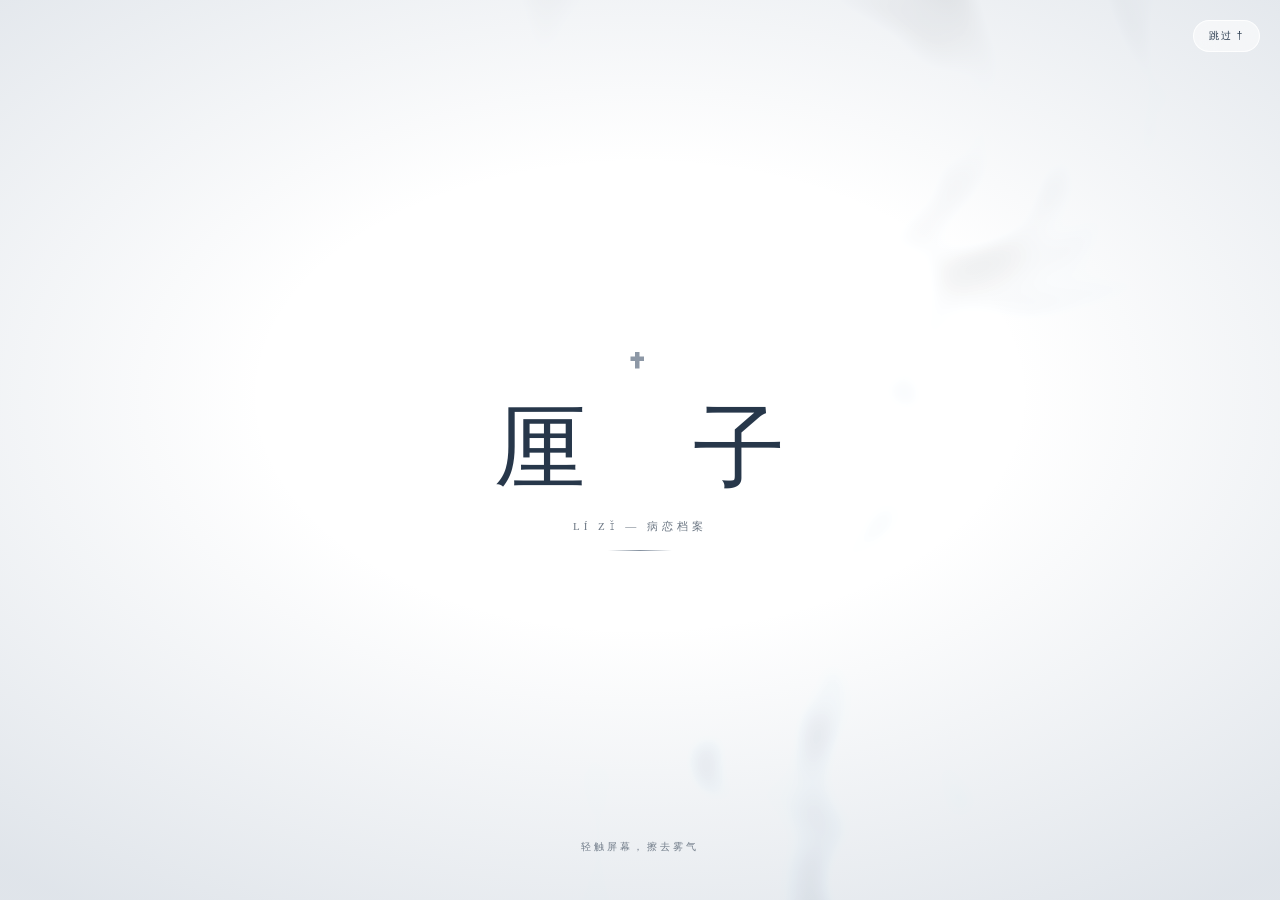
==== commit bf21045b: "update standalone.html" ====
--- a/standalone.html
+++ b/standalone.html
@@ -906,12 +906,15 @@
 }
 async function probeCloud() {
   if (READONLY) return;
+  // 用一个静态标记文件判断部署形态，避免在无接口的静态托管上产生 404 请求
   try {
-    var ep = cloudBase();
-    var sep = ep.indexOf('?') >= 0 ? '&' : '?';
-    var r = await fetch(ep + sep + 'ping=1', { method: 'GET' });
+    var dir = location.pathname.replace(/[^/]*$/, '');
+    var sep = location.search ? (location.search + '&') : '?';
+    var r = await fetch(location.origin + dir + 'cloud.json' + sep + '_=' + Date.now(), { method: 'GET' });
+    if (!r.ok) return;
     var j = await r.json();
-    if (r.ok && j && j.ok === true) AUTO_CLOUD = ep;
+    if (j && j.cloud === true) AUTO_CLOUD = cloudBase();
+    else AUTO_CLOUD = '';
   } catch (e) { AUTO_CLOUD = ''; }
 }
 
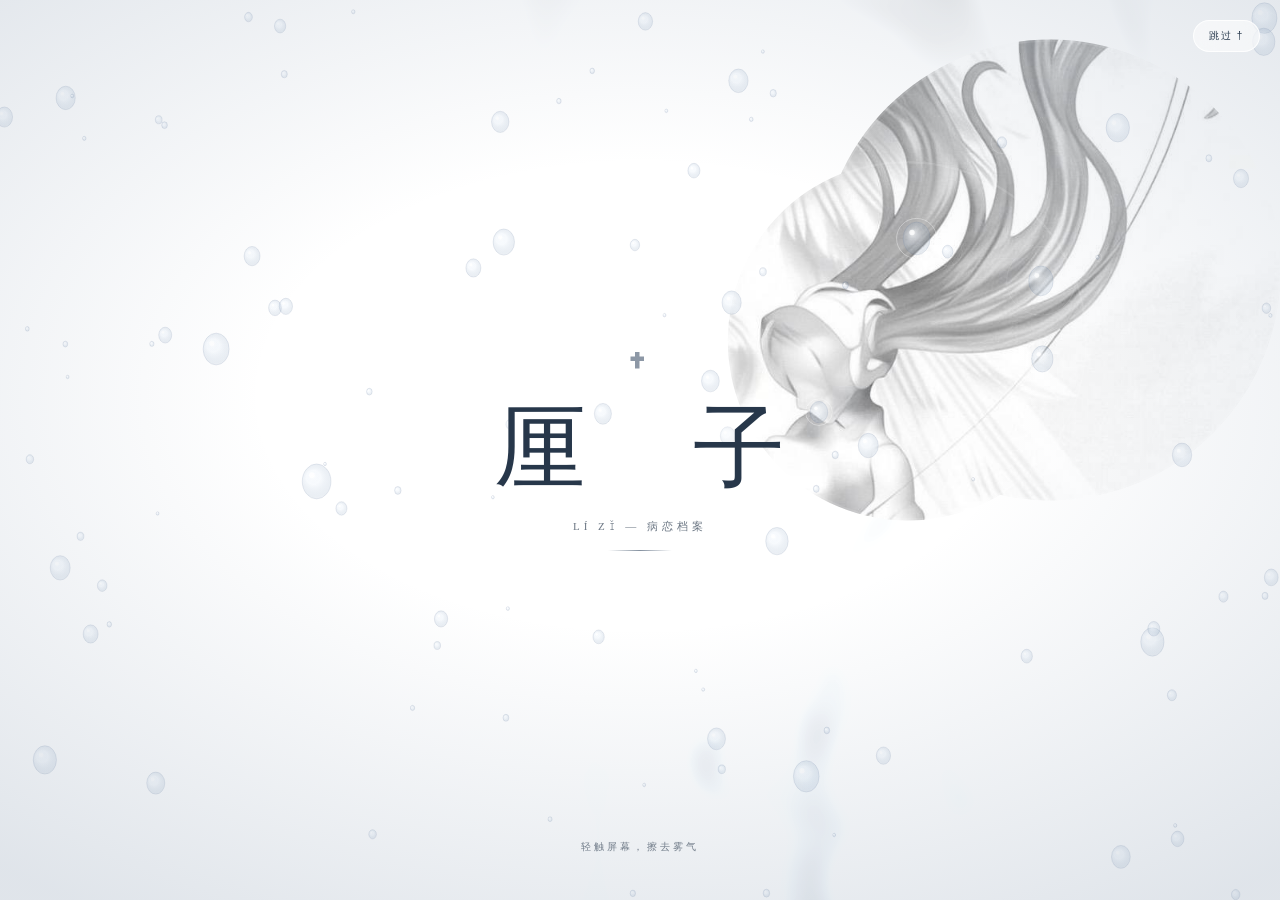
==== commit 4ae5c64d: "preload intro image" ====
--- a/standalone.html
+++ b/standalone.html
@@ -7,6 +7,7 @@
 <meta name="format-detection" content="telephone=no">
 <meta name="description" content="厘子 · 病恋档案 / LÍ ZǏ — 一台只收一条信号的小手机">
 <title>厘 子 · 病恋档案</title>
+<link rel="preload" as="image" href="assets/intro.jpg">
 <style>
 /* 厘子 · 病恋档案 —— 视觉系统：黑白忧郁 × 浅蓝液态 × 苹果/ins 风 */
 :root{
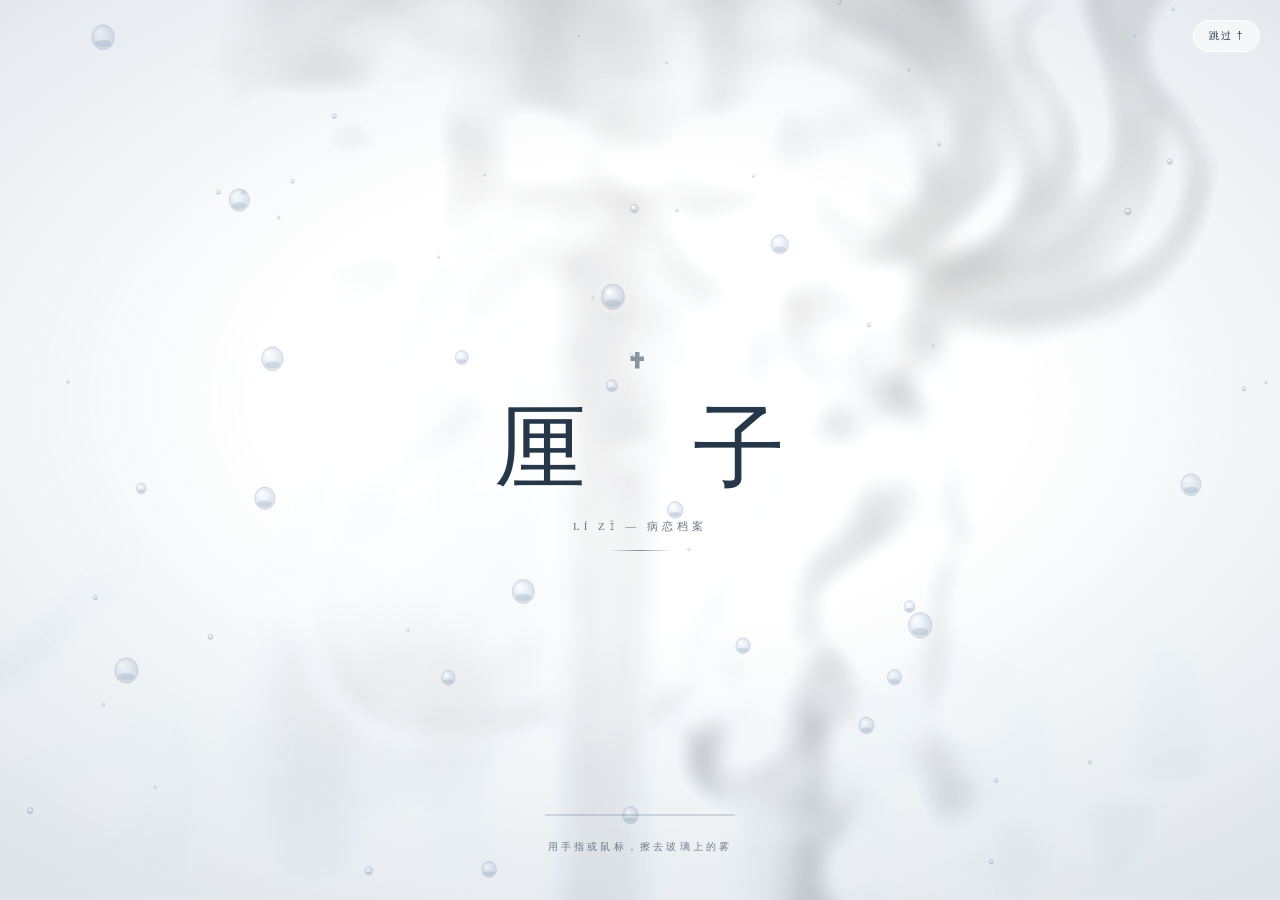
==== commit d701facb: "v3: 仿真雨滴/手动擦除/内置音乐与相册/透亮玻璃亮边" ====
--- a/standalone.html
+++ b/standalone.html
@@ -50,20 +50,38 @@
 /* glass：透亮银白玻璃（默认，贴近资料图的银白/浅灰/羽翼质感） */
 [data-theme="glass"]{
   --bg-a:#f8fafc; --bg-b:#eaf0f6; --bg-c:#dde6f0; --bg-d:#fcfdff;
-  --ink:#1b2634; --ink-2:rgba(27,38,52,.78); --ink-3:rgba(27,38,52,.52);
-  --glass:rgba(255,255,255,.54); --glass-2:rgba(255,255,255,.34);
-  --line:rgba(255,255,255,.94); --line-soft:rgba(255,255,255,.66);
-  --accent:#6d8299; --shadow:0 18px 56px rgba(86,112,145,.20);
+  --ink:#16212e; --ink-2:rgba(22,33,46,.84); --ink-3:rgba(22,33,46,.58);
+  --glass:rgba(255,255,255,.30); --glass-2:rgba(255,255,255,.15);
+  --line:rgba(255,255,255,.98); --line-soft:rgba(255,255,255,.72);
+  --accent:#5d7691; --shadow:0 18px 56px rgba(86,112,145,.18);
 }
 [data-theme="glass"] #glowA{background:radial-gradient(circle,#ffffff,transparent 70%);opacity:.8}
 [data-theme="glass"] #glowB{background:radial-gradient(circle,#d9e5f2,transparent 70%);opacity:.72}
-[data-theme="glass"] #grain{opacity:.07}
-[data-theme="glass"] .glass,[data-theme="glass"] .albumItem,[data-theme="glass"] .appIcon{border-color:rgba(148,170,196,.30)}
-[data-theme="glass"] .appIcon{box-shadow:inset 0 1px 0 rgba(255,255,255,.92),0 8px 20px rgba(90,115,145,.18)}
-[data-theme="glass"] .stickyNote{background:linear-gradient(150deg,rgba(255,255,255,.82),rgba(255,255,255,.44));border-color:rgba(148,170,196,.32)}
-[data-theme="glass"] .bubbleRow.me .bubble{background:rgba(118,150,186,.26);border-color:rgba(255,255,255,.92)}
-[data-theme="glass"] .tabbar{box-shadow:0 -10px 34px rgba(110,135,165,.14)}
+[data-theme="glass"] #grain{opacity:.055}
+[data-theme="glass"] #bgLayer{opacity:.72}
+[data-theme="glass"] .glass,[data-theme="glass"] .albumItem,[data-theme="glass"] .appIcon{border-color:rgba(255,255,255,.80)}
+/* 细边框提亮边缘：每块玻璃一圈 1px 内高光 + 顶部亮线 */
+[data-theme="glass"] .glass,[data-theme="glass"] .albumItem,[data-theme="glass"] .appIcon,[data-theme="glass"] .stickyNote,[data-theme="glass"] .metaBox,[data-theme="glass"] .focusCard,[data-theme="glass"] .musicCard{
+  box-shadow:inset 0 0 0 1px rgba(255,255,255,.62),inset 0 1px 0 rgba(255,255,255,.92),0 8px 24px rgba(92,118,148,.13);
+}
+[data-theme="glass"] .appIcon{box-shadow:inset 0 0 0 1px rgba(255,255,255,.7),inset 0 1px 0 rgba(255,255,255,.95),0 8px 20px rgba(90,115,145,.14)}
+[data-theme="glass"] .stickyNote{background:linear-gradient(150deg,rgba(255,255,255,.70),rgba(255,255,255,.34));border-color:rgba(255,255,255,.82)}
+[data-theme="glass"] .bubbleRow.me .bubble{background:rgba(118,150,186,.26);border-color:rgba(255,255,255,.95)}
+[data-theme="glass"] .tabbar{box-shadow:0 -10px 34px rgba(110,135,165,.12),inset 0 1px 0 rgba(255,255,255,.9)}
 [data-theme="glass"] .admin .iconBtn{color:rgba(235,244,255,.86);border-color:rgba(255,255,255,.22);background:rgba(255,255,255,.08)}
+/* 手机外壳：更透的玻璃 + 一圈细亮描边 */
+[data-theme="glass"] .phone{
+  background:linear-gradient(165deg,rgba(255,255,255,.22),rgba(255,255,255,.09));
+  border:1px solid rgba(255,255,255,.92);
+  box-shadow:var(--shadow),
+    inset 0 0 0 1px rgba(255,255,255,.55),
+    inset 0 1px 0 rgba(255,255,255,.95),
+    inset 0 0 34px rgba(255,255,255,.22),
+    0 0 0 1px rgba(255,255,255,.30);
+}
+[data-theme="glass"] .phone::before{
+  background:linear-gradient(118deg,rgba(255,255,255,.42),rgba(255,255,255,0) 22%,rgba(255,255,255,0) 76%,rgba(255,255,255,.16));
+}
 
 *{box-sizing:border-box;-webkit-tap-highlight-color:transparent}
 html,body{height:100%;margin:0}
@@ -100,13 +118,16 @@
   background:linear-gradient(165deg,var(--glass),var(--glass-2));
   -webkit-backdrop-filter:blur(26px) saturate(165%);backdrop-filter:blur(26px) saturate(165%);
   border:1px solid var(--line);
-  box-shadow:var(--shadow),inset 0 1px 0 rgba(255,255,255,.22),inset 0 0 60px rgba(140,190,240,.06);
+  box-shadow:var(--shadow),inset 0 0 0 1px rgba(255,255,255,.30),inset 0 1px 0 rgba(255,255,255,.42),inset 0 0 60px rgba(140,190,240,.06);
   display:flex;flex-direction:column;
 }
+/* 细边框提亮边缘：一圈高光内描边，玻璃边缘更立体 */
 .phone::before{content:"";position:absolute;inset:0;pointer-events:none;z-index:9;border-radius:52px;
-  background:linear-gradient(115deg,rgba(255,255,255,.16),transparent 24%,transparent 74%,rgba(255,255,255,.06));}
-.phone::after{content:"";position:absolute;inset:0;pointer-events:none;z-index:0;
-  background:radial-gradient(90% 60% at 50% 0%,rgba(190,220,255,.11),transparent 70%);}
+  background:linear-gradient(115deg,rgba(255,255,255,.16),transparent 24%,transparent 74%,rgba(255,255,255,.06));
+  box-shadow:inset 0 0 0 1px rgba(255,255,255,.42),inset 0 1px 0 rgba(255,255,255,.7),inset 0 -1px 0 rgba(255,255,255,.18);}
+.phone::after{content:"";position:absolute;inset:0;pointer-events:none;z-index:0;border-radius:52px;
+  background:radial-gradient(90% 60% at 50% 0%,rgba(190,220,255,.11),transparent 70%);
+  box-shadow:inset 0 0 0 1px rgba(255,255,255,.34),inset 0 1px 2px rgba(255,255,255,.5);}
 
 /* 侧边装饰 */
 .sideMark{position:absolute;z-index:10;display:flex;align-items:center;gap:8px;font-size:10px;letter-spacing:.32em;color:var(--ink-3);writing-mode:vertical-rl}
@@ -423,15 +444,24 @@
 
 /* ============ 进场动画：起雾车窗 / 雨滴 / 擦玻璃 ============ */
 .intro{position:fixed;inset:0;z-index:100;overflow:hidden;background:#eef3f8;
+  touch-action:none;-webkit-user-select:none;user-select:none;cursor:crosshair;
   transition:opacity 1.05s ease,transform 1.2s cubic-bezier(.22,1,.36,1)}
 .intro.done{opacity:0;transform:scale(1.055);pointer-events:none}
 .introBg,.introFog{position:absolute;inset:-5%;background-size:cover;background-position:center;background-repeat:no-repeat}
 .introBg{z-index:1;filter:brightness(1.05) contrast(.97)}
-.introFog{z-index:2;filter:blur(14px) brightness(1.12) saturate(.74);transform:scale(1.09);transition:opacity .9s ease}
+.introFog{z-index:2;filter:blur(10px) brightness(1.05) saturate(.82);transform:scale(1.06);
+  transition:opacity .9s ease;will-change:opacity}
 .introFog::after{content:"";position:absolute;inset:0;
-  background:radial-gradient(110% 80% at 34% 22%,rgba(255,255,255,.60),transparent 72%),
-              linear-gradient(180deg,rgba(255,255,255,.42),rgba(233,241,249,.48))}
+  background:radial-gradient(110% 80% at 34% 22%,rgba(255,255,255,.46),transparent 74%),
+              linear-gradient(180deg,rgba(255,255,255,.30),rgba(233,241,249,.36))}
 .introFog.clear{opacity:0}
+/* 手动擦除进度条 */
+.introProg{position:absolute;left:50%;transform:translateX(-50%);
+  bottom:calc(84px + env(safe-area-inset-bottom));z-index:7;width:min(190px,52vw);height:2px;
+  border-radius:4px;background:rgba(58,78,102,.18);overflow:hidden;pointer-events:none}
+.introProg i{display:block;height:100%;width:0%;border-radius:4px;
+  background:linear-gradient(90deg,rgba(96,126,158,.55),#3d5670);transition:width .16s linear}
+.introProg.done{opacity:0;transition:opacity .5s}
 .introLayer{position:absolute;inset:0;width:100%;height:100%;pointer-events:none}
 #introClear{z-index:3}
 #introRain{z-index:4}
@@ -484,7 +514,8 @@
     <div class="introSub" id="introSub">LÍ ZǏ — 病恋档案</div>
     <div class="introRule"></div>
   </div>
-  <div class="introTip" id="introTip">轻触屏幕，擦去雾气</div>
+  <div class="introProg" id="introProg"><i id="introProgBar"></i></div>
+  <div class="introTip" id="introTip">用手指或鼠标，擦去玻璃上的雾</div>
   <button class="introSkip" id="introSkip">跳过 †</button>
 </div>
 
@@ -545,7 +576,7 @@
 <script>
 /* 厘子 · 病恋档案 —— 默认数据（所有字段均可在后台编辑） */
 window.DEFAULTS = {
-  version: 2,
+  version: 3,
   password: 'lizi0217',
   theme: 'glass',             // glass 透亮玻璃(默认) | blue | noir | mono | custom
   bgImage: '',                // 自定义背景图 dataURL
@@ -553,14 +584,16 @@
   bgDim: 10,
   rainOn: true,
   rainLevel: 70,
+  rainSpeed: 42,              // 雨滴滑落速度（10 极慢 ~ 100 原速）
 
   intro: {
     on: true,
     image: 'assets/intro.jpg',   // 进场底图（可在后台换成相册图片）
     title: '厘 子',
     sub: 'LÍ ZǏ — 病恋档案',
-    tip: '轻触屏幕，擦去雾气',
-    skip: '跳过 †'
+    tip: '用手指或鼠标，擦去玻璃上的雾',
+    skip: '跳过 †',
+    need: 38                    // 擦除达到该比例(%)后进入
   },
 
   status: {
@@ -606,10 +639,10 @@
     title: '相册 · ARCHIVE',
     hint: '点击图片放大 · 右上角 ↗ 可跳转',
     items: [
-      { img: '', text: '窗上的雨，替我记了日期。', link: '', showLink: false, linkLabel: '↗' },
-      { img: '', text: '十字架落在锁骨的位置。', link: '', showLink: false, linkLabel: '↗' },
-      { img: '', text: '蓝屏之前的最后一次存档。', link: '', showLink: false, linkLabel: '↗' },
-      { img: '', text: '她没有回信，但信号一直亮着。', link: '', showLink: false, linkLabel: '↗' }
+      { img: 'assets/album1.jpg', text: 'You and Me, for every day. †', link: '', showLink: false, linkLabel: '↗' },
+      { img: 'assets/album2.jpg', text: '乘风破浪，也只是一张旧素描。', link: '', showLink: false, linkLabel: '↗' },
+      { img: 'assets/album3.jpg', text: 'Finance · 一封没有寄出的旅行票。', link: '', showLink: false, linkLabel: '↗' },
+      { img: 'assets/album4.jpg', text: 'Midnights · 把想念刻进唱片的纹路。', link: '', showLink: false, linkLabel: '↗' }
     ]
   },
 
@@ -630,12 +663,12 @@
       { text: '离线中 / OFFLINE BUT AWAKE', link: '' }
     ],
     music: {
-      title: '未载入音轨',
-      artist: '插入音乐链接后自动播放',
-      url: '',
-      cover: '',
+      title: '未寄出的录音',
+      artist: '厘子 · 内置音轨',
+      url: 'assets/bgm.mp3',
+      cover: 'assets/album4.jpg',
       auto: true,
-      mode: 'link'
+      mode: 'file'
     }
   },
 
@@ -770,6 +803,27 @@
         if (!old.intro) old.intro = clone(window.DEFAULTS.intro);
         old.version = 2;
       }
+      // v3：内置相册图 / 内置 MP3 / 手动擦除文案 —— 只在仍是默认空值时补齐，绝不覆盖用户自己上传或改过的内容
+      if (old.version < 3) {
+        var D = window.DEFAULTS;
+        if (old.album && Array.isArray(old.album.items)) {
+          old.album.items.forEach(function (it, i) {
+            if (!it.img && D.album.items[i] && D.album.items[i].img) {
+              it.img = D.album.items[i].img;
+              if (!it.text || /^(窗上的雨|十字架落在|蓝屏之前|她没有回信)/.test(it.text)) it.text = D.album.items[i].text;
+            }
+          });
+        }
+        if (old.home && old.home.music && !old.home.music.url) {
+          var m = D.home.music;
+          old.home.music.url = m.url; old.home.music.cover = m.cover;
+          if (!old.home.music.title || old.home.music.title === '未载入音轨') old.home.music.title = m.title;
+          if (!old.home.music.artist || /插入音乐链接/.test(old.home.music.artist)) old.home.music.artist = m.artist;
+          old.home.music.auto = true;
+        }
+        if (old.intro && (!old.intro.tip || old.intro.tip === '轻触屏幕，擦去雾气')) old.intro.tip = D.intro.tip;
+        old.version = 3;
+      }
       S = merge(window.DEFAULTS, old);
     }
   } catch (e) { console.warn('本地读取失败', e); }
@@ -1359,9 +1413,10 @@
       imgFld('自定义网站背景图', 'bgImage', 2400) +
       fld('背景模糊 px', 'bgBlur', 'range', { min: 0, max: 20 }) +
       fld('背景暗度 %', 'bgDim', 'range', { min: 0, max: 90 }) +
-      '<label class="sw"><span>雨滴滑落特效</span><input type="checkbox" data-bind="rainOn" ' + (S.rainOn !== false ? 'checked' : '') + '></label>' +
+      '<label class="sw"><span>仿真雨滴特效（凝珠 / 汇流 / 水痕）</span><input type="checkbox" data-bind="rainOn" ' + (S.rainOn !== false ? 'checked' : '') + '></label>' +
       fld('雨滴密度', 'rainLevel', 'range', { min: 10, max: 120 }) +
-      '<div class="hint">背景图、主题、雨滴均为全站生效；切换后即时预览。</div></div></details>' +
+      fld('雨滴滑落速度（越小越慢）', 'rainSpeed', 'range', { min: 8, max: 100 }) +
+      '<div class="hint">背景图、主题、雨滴均为全站生效；切换后即时预览。玻璃已调为透亮半透，边缘带一圈细亮描边。</div></div></details>' +
 
     '<details class="sec" data-sec="intro"><summary>进场动画 / 擦玻璃 · 雨滴车窗</summary><div class="in">' +
       '<label class="sw"><span>开启进场动画</span><input type="checkbox" data-bind="intro.on" ' + (S.intro.on !== false ? 'checked' : '') + '></label>' +
@@ -1369,8 +1424,9 @@
       fld('副标文字', 'intro.sub') +
       fld('底部提示文字', 'intro.tip') +
       fld('跳过按钮文字', 'intro.skip') +
+      fld('擦开多少 % 后进入', 'intro.need', 'range', { min: 12, max: 75 }) +
       imgFld('进场背景底图（默认已用你的资料图）', 'intro.image', 2400) +
-      '<div class="hint">开场为一块起雾的车窗玻璃：大大小小的雨滴不断打上来、带着高光与滑落水痕；抹布式擦拭逐渐把雾擦开露出清晰底图，中间文字随之显现，随后淡出进入主站。可轻触/滑动屏幕自己擦，或点「跳过」。所有文字与底图都可改。</div></div></details>' +
+      '<div class="hint">开场是一块起雾的车窗：大小不一的仿真雨滴打上玻璃、带涟漪与缓慢滑落的水痕。<b>必须用手指或鼠标在屏幕上滑动把雾擦开</b>，底部进度条走满后自动擦净并进入主站；不想擦可点「跳过」。所有文字与底图都可改。</div></div></details>' +
 
     '<details class="sec" data-sec="bar"><summary>状态栏 / 顶栏 / 底栏（所有文字与图片）</summary><div class="in">' +
       '<label class="sw"><span>状态栏时间跟随手机实时时钟</span><input type="checkbox" data-bind="status.autoTime" ' + (S.status.autoTime !== false ? 'checked' : '') + '></label>' +
@@ -1577,57 +1633,126 @@
   setTimeout(function () { URL.revokeObjectURL(a.href); }, 3000); toast('数据已导出');
 }
 
-/* ============ 雨滴滑落（窗上水珠 + 拖尾 + 折射高光） ============ */
+/* ============ 仿真雨滴：静态凝珠 / 间歇滑落 / 汇流长大 / 水痕蒸发 / 折射高光 ============ */
 function initRain() {
-  var cv = $('#rain'), cx = cv.getContext('2d'), drops = [], W = 0, H = 0, dpr = 1, raf = 0;
+  var cv = $('#rain'), cx = cv.getContext('2d');
+  var trail = document.createElement('canvas'), tx = trail.getContext('2d');  // 水痕层（缓慢蒸发）
+  var W = 0, H = 0, dpr = 1, raf = 0, beads = [], runners = [];
+  function speed() { var v = S.rainSpeed == null ? 42 : Number(S.rainSpeed); return Math.max(.12, Math.min(1.6, v / 42)); }
+  function light() { var t = document.documentElement.getAttribute('data-theme'); return t === 'glass' || t === 'blue'; }
   function resize() {
     dpr = Math.min(2, window.devicePixelRatio || 1);
     W = window.innerWidth; H = window.innerHeight;
     cv.width = W * dpr; cv.height = H * dpr;
     cv.style.width = W + 'px'; cv.style.height = H + 'px';
     cx.setTransform(dpr, 0, 0, dpr, 0, 0);
-  }
-  function mk(init) {
-    return { x: Math.random() * W, y: init ? Math.random() * H : -20 - Math.random() * H * .4,
-      r: 1 + Math.random() * 3.4, v: .12 + Math.random() * .55, tail: 0, len: 0, wob: Math.random() * 6.28 };
+    trail.width = W * dpr; trail.height = H * dpr;
+    tx.setTransform(dpr, 0, 0, dpr, 0, 0);
+  }
+  /* 贴在玻璃上的静态凝珠：数量多、大小悬殊、几乎不动 */
+  function mkBead(init) {
+    return { x: Math.random() * W, y: init ? Math.random() * H : -24,
+      r: .7 + Math.pow(Math.random(), 2.1) * 4.6,
+      ph: Math.random() * 6.28, rip: init ? 0 : 1 };
+  }
+  /* 滑落水珠：走走停停（表面张力），会吞并沿途凝珠而长大 */
+  function mkRun(init) {
+    return { x: Math.random() * W, y: init ? Math.random() * H : -30 - Math.random() * H * .3,
+      r: 3.0 + Math.random() * 4.8, v: .02 + Math.random() * .06,
+      pause: Math.random() * 90, wob: Math.random() * 6.28,
+      drift: (Math.random() - .5) * .16, py: 0 };
   }
   function refill() {
-    var n = Math.min(110, Math.round((S.rainLevel || 70) * 1.15));
-    while (drops.length < n) drops.push(mk(true));
-    if (drops.length > n) drops.length = n;
+    var lv = S.rainLevel == null ? 70 : Number(S.rainLevel);
+    var nb = Math.min(240, Math.round(lv * 1.9));
+    var nr = Math.max(3, Math.round(lv / 12));
+    while (beads.length < nb) beads.push(mkBead(true));
+    if (beads.length > nb) beads.length = nb;
+    while (runners.length < nr) runners.push(mkRun(true));
+    if (runners.length > nr) runners.length = nr;
+  }
+  /* 单颗水珠的凸透镜质感：亮心 → 冷灰环 → 底部暗影 → 高光点 → 细描边 */
+  function drawDrop(c, x, y, r, lit, alpha) {
+    if (r < .35) return;
+    c.save(); c.globalAlpha = alpha == null ? 1 : alpha;
+    var ry = r * 1.10;
+    var g = c.createRadialGradient(x - r * .34, y - r * .42, 0, x, y, r * 1.5);
+    g.addColorStop(0, lit ? 'rgba(255,255,255,.96)' : 'rgba(255,255,255,.72)');
+    g.addColorStop(.30, lit ? 'rgba(226,238,250,.40)' : 'rgba(198,224,252,.30)');
+    g.addColorStop(.74, lit ? 'rgba(126,156,188,.26)' : 'rgba(120,160,210,.18)');
+    g.addColorStop(1, lit ? 'rgba(78,108,142,.10)' : 'rgba(150,195,240,.02)');
+    c.fillStyle = g; c.beginPath(); c.ellipse(x, y, r, ry, 0, 0, 6.283); c.fill();
+    // 底部暗影（折射下沉）
+    c.fillStyle = lit ? 'rgba(64,92,124,.16)' : 'rgba(10,26,48,.22)';
+    c.beginPath(); c.ellipse(x + r * .06, y + ry * .52, r * .72, ry * .30, 0, 0, 6.283); c.fill();
+    // 边缘细描边
+    c.strokeStyle = lit ? 'rgba(70,102,138,.28)' : 'rgba(210,232,255,.22)';
+    c.lineWidth = .7; c.beginPath(); c.ellipse(x, y, r, ry, 0, 0, 6.283); c.stroke();
+    // 左上主高光 + 右下小反光
+    c.fillStyle = 'rgba(255,255,255,.95)';
+    c.beginPath(); c.arc(x - r * .36, y - ry * .42, Math.max(.55, r * .21), 0, 6.283); c.fill();
+    c.fillStyle = lit ? 'rgba(255,255,255,.55)' : 'rgba(210,232,255,.42)';
+    c.beginPath(); c.arc(x + r * .34, y + ry * .34, Math.max(.35, r * .10), 0, 6.283); c.fill();
+    c.restore();
   }
   function frame() {
     raf = 0;
     if (document.hidden || S.rainOn === false) return;
-    var th = document.documentElement.getAttribute('data-theme');
-    var light = (th === 'glass' || th === 'blue');
+    var lit = light(), sp = speed();
     cx.clearRect(0, 0, W, H);
-    for (var i = 0; i < drops.length; i++) {
-      var d = drops[i];
-      d.v += .0016; d.y += d.v * (1 + d.r / 4); d.wob += .02;
-      d.x += Math.sin(d.wob) * .12;
-      if (d.y > 20 && d.tail < 1 && Math.random() < .012) d.tail = 1;
-      if (d.tail) { d.len += .9; if (d.len > 90 + d.r * 22) { d.len = 0; d.tail = 0; } }
-      if (d.len > 0) {
-        var g2 = cx.createLinearGradient(d.x, d.y - d.len, d.x, d.y);
-        g2.addColorStop(0, (light ? 'rgba(120,145,175,0)' : 'rgba(215,235,255,0)'));
-        g2.addColorStop(1, (light ? 'rgba(120,145,175,' : 'rgba(215,235,255,') + (.05 + d.r * .012) + ')');
-        cx.fillStyle = g2;
-        cx.fillRect(d.x - d.r * .34, d.y - d.len, d.r * .68, d.len);
+    // 水痕缓慢蒸发
+    tx.save(); tx.globalCompositeOperation = 'destination-out';
+    tx.fillStyle = 'rgba(0,0,0,.010)'; tx.fillRect(0, 0, W, H); tx.restore();
+    // 合成已有水痕（淡）
+    cx.save(); cx.globalAlpha = lit ? .5 : .45;
+    cx.drawImage(trail, 0, 0, W, H); cx.restore();
+
+    // 静态凝珠
+    for (var i = 0; i < beads.length; i++) {
+      var b = beads[i];
+      b.ph += .012;
+      if (b.rip > 0) {
+        b.rip -= .03;
+        cx.strokeStyle = (lit ? 'rgba(90,120,152,' : 'rgba(220,238,255,') + (b.rip * .35) + ')';
+        cx.lineWidth = .8; cx.beginPath();
+        cx.ellipse(b.x, b.y, b.r * (1 + (1 - b.rip) * 3), b.r * (1 + (1 - b.rip) * 3), 0, 0, 6.283); cx.stroke();
       }
-      var g = cx.createRadialGradient(d.x - d.r * .3, d.y - d.r * .4, 0, d.x, d.y, d.r * 1.5);
-      g.addColorStop(0, light ? 'rgba(255,255,255,.92)' : 'rgba(255,255,255,.55)');
-      g.addColorStop(.32, light ? 'rgba(146,171,200,.30)' : 'rgba(198,224,252,.22)');
-      g.addColorStop(1, light ? 'rgba(92,120,155,.14)' : 'rgba(170,205,245,0)');
-      cx.fillStyle = g;
-      cx.beginPath(); cx.ellipse(d.x, d.y, d.r, d.r * 1.25, 0, 0, 6.283); cx.fill();
-      if (light) {
-        cx.strokeStyle = 'rgba(80,108,142,.16)'; cx.lineWidth = .7;
-        cx.beginPath(); cx.ellipse(d.x, d.y, d.r, d.r * 1.25, 0, 0, 6.283); cx.stroke();
+      var br = b.r * (1 + Math.sin(b.ph) * .035);
+      drawDrop(cx, b.x, b.y, br, lit, .92);
+    }
+    // 滑落水珠
+    for (var j = 0; j < runners.length; j++) {
+      var d = runners[j], py = d.y;
+      d.wob += .014;
+      if (d.pause > 0) { d.pause -= 1; d.v *= .86; }        // 表面张力黏住
+      else {
+        d.v += .00055 * sp;                                  // 极缓的重力加速
+        if (Math.random() < .0022) d.pause = 12 + Math.random() * 70;
       }
-      cx.fillStyle = light ? 'rgba(255,255,255,.95)' : 'rgba(255,255,255,.34)';
-      cx.beginPath(); cx.arc(d.x - d.r * .32, d.y - d.r * .4, Math.max(.5, d.r * .22), 0, 6.283); cx.fill();
-      if (d.y - d.len > H + 30) drops[i] = mk(false);
+      var vmax = (.18 + d.r * .052) * sp;
+      if (d.v > vmax) d.v = vmax;
+      d.y += d.v * (1 + d.r / 9);
+      d.x += Math.sin(d.wob) * .10 + d.drift;
+      // 只有真正滑落的大水珠才留下极细的水痕（不把凝珠拉成泪滴）
+      if (d.y - py > .18 && d.r > 4) {
+        var len = Math.min(96, (d.y - py) + d.r * 1.6);
+        var g2 = tx.createLinearGradient(d.x, d.y - len, d.x, d.y);
+        g2.addColorStop(0, lit ? 'rgba(120,148,178,0)' : 'rgba(190,220,250,0)');
+        g2.addColorStop(1, lit ? 'rgba(112,140,172,.085)' : 'rgba(200,228,255,.075)');
+        tx.fillStyle = g2;
+        tx.fillRect(d.x - d.r * .11, d.y - len, d.r * .22, len);
+      }
+      // 汇流：吞并路径上的静态凝珠，自己长大、略加速
+      for (var k = 0; k < beads.length; k++) {
+        var q = beads[k];
+        var dx = q.x - d.x, dy = q.y - d.y;
+        if (dx * dx + dy * dy < (d.r + q.r) * (d.r + q.r) * 1.3) {
+          d.r = Math.min(15, d.r + q.r * .16); d.v += .01 * sp;
+          beads[k] = mkBead(false); beads[k].y = Math.min(H, d.y + 6); beads[k].x = d.x + (Math.random() - .5) * 30;
+        }
+      }
+      drawDrop(cx, d.x, d.y, d.r, lit, 1);
+      if (d.y - d.r > H + 24) runners[j] = mkRun(false);
     }
     raf = requestAnimationFrame(frame);
   }
@@ -1677,67 +1802,107 @@
     var s = Math.max(w / im.width, h / im.height), dw = im.width * s, dh = im.height * s;
     ctx.drawImage(im, (w - dw) / 2, (h - dh) / 2, dw, dh);
   }
-  /* 一抹：把雾层下的清晰底图「擦」出来 */
+  /* 一抹：把雾层下的清晰底图「擦」出来，边缘留一圈被推开的水膜 */
   function wipe(x, y, r) {
     if (!imgReady) return;
+    // 外圈：雾被抹开时略带半透明的水痕晕
+    var halo = cc.createRadialGradient(x, y, r * .78, x, y, r * 1.14);
+    halo.addColorStop(0, 'rgba(255,255,255,0)');
+    halo.addColorStop(.62, 'rgba(255,255,255,.10)');
+    halo.addColorStop(1, 'rgba(255,255,255,0)');
+    cc.fillStyle = halo; cc.beginPath(); cc.arc(x, y, r * 1.14, 0, 6.283); cc.fill();
     cc.save(); cc.beginPath(); cc.arc(x, y, r, 0, 6.283); cc.clip();
     drawCover(cc, img, W, H); cc.restore();
-    cc.save(); cc.strokeStyle = 'rgba(255,255,255,.13)'; cc.lineWidth = 2.2;
-    cc.beginPath(); cc.arc(x, y, r - 1, 0, 6.283); cc.stroke(); cc.restore();
-  }
-
-  /* 车窗雨滴：大小不一、打上瞬间的涟漪、缓慢滑落与水痕 */
-  var wet = [], WET_N = 0;
+    cc.save();
+    cc.strokeStyle = 'rgba(255,255,255,.22)'; cc.lineWidth = 2.4;
+    cc.beginPath(); cc.arc(x, y, r - 1.2, 0, 6.283); cc.stroke();
+    cc.strokeStyle = 'rgba(120,148,178,.10)'; cc.lineWidth = 1;
+    cc.beginPath(); cc.arc(x, y, r + 1.5, 0, 6.283); cc.stroke();
+    cc.restore();
+  }
+
+  /* 车窗雨滴（仿真）：静态凝珠 + 打上涟漪 + 极缓间歇滑落 + 水痕 */
+  var wet = [], WET_N = 0, wetTrail = document.createElement('canvas'), wtc = wetTrail.getContext('2d');
   function mkWet(first) {
     return { x: Math.random() * W, y: first ? Math.random() * H : -30 - Math.random() * 60,
-      r: 1.4 + Math.pow(Math.random(), 2.2) * 13,
-      vy: 0, ripple: first ? Math.random() : 1, trail: 0, drift: (Math.random() - .5) * .22 };
+      r: 1.2 + Math.pow(Math.random(), 2.6) * 10.5,
+      vy: 0, ripple: first ? Math.random() : 1, trail: 0, drift: (Math.random() - .5) * .14,
+      hold: Math.random() * 70, ph: Math.random() * 6.28 };
   }
   function refillWet() {
-    WET_N = Math.min(150, Math.max(64, Math.round(W * H / 11000)));
+    WET_N = Math.min(170, Math.max(70, Math.round(W * H / 9200)));
     while (wet.length < WET_N) wet.push(mkWet(true));
     if (wet.length > WET_N) wet.length = WET_N;
   }
+  function resizeTrail() { wetTrail.width = Math.round(W * dpr); wetTrail.height = Math.round(H * dpr); wtc.setTransform(dpr, 0, 0, dpr, 0, 0); }
   function drawWet(alpha) {
     rc.clearRect(0, 0, W, H);
+    wtc.save(); wtc.globalCompositeOperation = 'destination-out';
+    wtc.fillStyle = 'rgba(0,0,0,.008)'; wtc.fillRect(0, 0, W, H); wtc.restore();
+    rc.save(); rc.globalAlpha = alpha * .9; rc.drawImage(wetTrail, 0, 0, W, H); rc.restore();
     rc.globalAlpha = alpha;
     for (var i = 0; i < wet.length; i++) {
-      var d = wet[i];
-      d.vy += .005 + d.r * .0006; d.y += d.vy * (1 + d.r / 9); d.x += d.drift;
-      d.trail = Math.min(96, d.trail + d.vy * 1.6);
-      if (d.ripple > 0) d.ripple -= .028;
-      // 打上玻璃的涟漪
+      var d = wet[i], py = d.y;
+      d.ph += .01;
+      if (d.hold > 0) { d.hold -= 1; d.vy *= .85; }
+      else { d.vy += .0008 + d.r * .00009; if (Math.random() < .002) d.hold = 10 + Math.random() * 60; }
+      var vmax = .14 + d.r * .035;
+      if (d.vy > vmax) d.vy = vmax;
+      d.y += d.vy * (1 + d.r / 11); d.x += d.drift + Math.sin(d.ph) * .05;
+      if (d.ripple > 0) d.ripple -= .026;
       if (d.ripple > 0) {
-        rc.strokeStyle = 'rgba(255,255,255,' + (d.ripple * .55) + ')';
-        rc.lineWidth = 1;
-        rc.beginPath(); rc.ellipse(d.x, d.y, d.r * (1 + (1 - d.ripple) * 2.4), d.r * (1 + (1 - d.ripple) * 2.4), 0, 0, 6.283); rc.stroke();
+        rc.strokeStyle = 'rgba(255,255,255,' + (d.ripple * .5) + ')'; rc.lineWidth = 1;
+        rc.beginPath(); rc.ellipse(d.x, d.y, d.r * (1 + (1 - d.ripple) * 2.6), d.r * (1 + (1 - d.ripple) * 2.6), 0, 0, 6.283); rc.stroke();
       }
-      // 滑落水痕
-      if (d.trail > 2) {
-        var g2 = rc.createLinearGradient(d.x, d.y - d.trail, d.x, d.y);
+      if (d.y - py > .18 && d.r > 3.4) {
+        var tl = Math.min(96, d.y - py + d.r * 1.5);
+        var g2 = wtc.createLinearGradient(d.x, d.y - tl, d.x, d.y);
         g2.addColorStop(0, 'rgba(120,148,178,0)');
-        g2.addColorStop(1, 'rgba(120,148,178,' + (.10 + d.r * .008) + ')');
-        rc.fillStyle = g2;
-        rc.fillRect(d.x - d.r * .3, d.y - d.trail, d.r * .6, d.trail);
+        g2.addColorStop(1, 'rgba(116,144,176,.08)');
+        wtc.fillStyle = g2; wtc.fillRect(d.x - d.r * .10, d.y - tl, d.r * .20, tl);
       }
-      // 水珠本体：凸透镜般的折射（亮心 + 冷灰边缘 + 底部暗影）
+      // 水珠本体：凸透镜折射（亮心 + 冷灰边缘 + 底部暗影）
+      var ry = d.r * 1.10;
       var g = rc.createRadialGradient(d.x - d.r * .34, d.y - d.r * .42, 0, d.x, d.y, d.r * 1.45);
-      g.addColorStop(0, 'rgba(255,255,255,.94)');
-      g.addColorStop(.34, 'rgba(228,238,249,.34)');
-      g.addColorStop(.78, 'rgba(128,156,188,.20)');
-      g.addColorStop(1, 'rgba(88,116,150,.06)');
+      g.addColorStop(0, 'rgba(255,255,255,.96)');
+      g.addColorStop(.30, 'rgba(226,238,250,.40)');
+      g.addColorStop(.74, 'rgba(128,156,188,.24)');
+      g.addColorStop(1, 'rgba(88,116,150,.08)');
       rc.fillStyle = g;
-      rc.beginPath(); rc.ellipse(d.x, d.y, d.r, d.r * 1.22, 0, 0, 6.283); rc.fill();
-      rc.strokeStyle = 'rgba(78,106,140,.22)'; rc.lineWidth = .7;
-      rc.beginPath(); rc.ellipse(d.x, d.y, d.r, d.r * 1.22, 0, 0, 6.283); rc.stroke();
+      rc.beginPath(); rc.ellipse(d.x, d.y, d.r, ry, 0, 0, 6.283); rc.fill();
+      rc.fillStyle = 'rgba(64,92,124,.14)';
+      rc.beginPath(); rc.ellipse(d.x, d.y + ry * .5, d.r * .7, ry * .3, 0, 0, 6.283); rc.fill();
+      rc.strokeStyle = 'rgba(78,106,140,.24)'; rc.lineWidth = .7;
+      rc.beginPath(); rc.ellipse(d.x, d.y, d.r, ry, 0, 0, 6.283); rc.stroke();
       rc.fillStyle = 'rgba(255,255,255,.95)';
       rc.beginPath(); rc.arc(d.x - d.r * .34, d.y - d.r * .44, Math.max(.6, d.r * .2), 0, 6.283); rc.fill();
-      if (d.y - d.trail > H + 40) wet[i] = mkWet(false);
+      if (d.y - d.r > H + 40) wet[i] = mkWet(false);
     }
     rc.globalAlpha = 1;
   }
 
-  var HOLD = 1250, WIPE_MS = 2650, t0 = performance.now(), fading = false;
+  /* ---- 手动擦除：累计擦开面积，达标才进入 ---- */
+  var NEED = Math.max(12, Math.min(75, Number(cfg.need == null ? 38 : cfg.need)));
+  var progress = 0, fading = false, last = null;
+  var progs = $('#introProg'), progBar = $('#introProgBar');
+  // 低分辨率擦除掩码：统计被擦开的比例
+  var mw = 48, mh = 84, mask = new Uint8Array(mw * mh), masked = 0;
+  function markMask(x, y, r) {
+    var x0 = Math.max(0, Math.floor((x - r) / W * mw)), x1 = Math.min(mw - 1, Math.ceil((x + r) / W * mw));
+    var y0 = Math.max(0, Math.floor((y - r) / H * mh)), y1 = Math.min(mh - 1, Math.ceil((y + r) / H * mh));
+    var r2 = r * r;
+    for (var gy = y0; gy <= y1; gy++) for (var gx = x0; gx <= x1; gx++) {
+      var k = gy * mw + gx; if (mask[k]) continue;
+      var cx = (gx + .5) / mw * W, cy = (gy + .5) / mh * H, dx = cx - x, dy = cy - y;
+      if (dx * dx + dy * dy <= r2) { mask[k] = 1; masked++; }
+    }
+  }
+  function updateProg() {
+    var p = masked / (mw * mh) * 100;
+    if (p > progress) progress = p;
+    if (progBar) progBar.style.width = Math.min(100, progress / NEED * 100) + '%';
+    if (progress >= NEED && !fading) reveal();
+  }
   function finish() {
     if (INTRO_DONE) return;
     INTRO_DONE = true;
@@ -1746,37 +1911,57 @@
     el.classList.add('done');
     setTimeout(function () { if (el.parentNode) el.parentNode.removeChild(el); }, 1250);
   }
-  function frame(now) {
-    var t = now - t0;
-    var p = Math.min(1, Math.max(0, (t - HOLD) / WIPE_MS));
-    drawWet(1 - p * .72);
-    if (t > HOLD && p < 1 && !fading) {
-      var rows = 5, q = p * rows, row = Math.min(rows - 1, Math.floor(q)), f = q - row;
-      var x = (row % 2 === 0 ? f : 1 - f) * W, y = (row + .5) / rows * H;
-      var r = Math.max(W, H) * .18;
-      wipe(x, y, r);
-      wipe(x + (row % 2 === 0 ? r * .62 : -r * .62), y + Math.sin(f * 6.283) * r * .34, r * .78);
-    }
-    if (p >= 1 && !fading) {
-      fading = true;
-      $('#introFog').classList.add('clear');
-      cc.clearRect(0, 0, W, H); drawCover(cc, img, W, H);
-      setTimeout(function () { var c = $('#introCenter'); if (c) c.classList.add('out'); }, 140);
-      setTimeout(finish, 1050);
-    }
+  function reveal() {
+    fading = true;
+    if (progs) progs.classList.add('done');
+    $('#introFog').classList.add('clear');
+    cc.clearRect(0, 0, W, H); drawCover(cc, img, W, H);
+    setTimeout(function () { var c = $('#introCenter'); if (c) c.classList.add('out'); }, 140);
+    setTimeout(finish, 1100);
+  }
+  function frame() {
+    drawWet(fading ? .3 : 1);
     INTRO_RAF = requestAnimationFrame(frame);
   }
-  function onWipe(e) {
-    var pts = e.touches ? e.touches : [e];
-    for (var i = 0; i < pts.length; i++) wipe(pts[i].clientX, pts[i].clientY, Math.max(W, H) * .115);
-    t0 -= 240;   // 手动擦会加速整段动画
-  }
-  resize(); refillWet();
-  window.addEventListener('resize', function () { resize(); refillWet(); cc.clearRect(0, 0, W, H); });
-  el.addEventListener('pointerdown', onWipe);
-  el.addEventListener('pointermove', function (e) { if (e.buttons || e.pressure) onWipe(e); });
-  el.addEventListener('touchmove', onWipe, { passive: true });
-  $('#introSkip').addEventListener('click', function (e) { e.stopPropagation(); finish(); });
+  var BR = function () { return Math.max(W, H) * .105; };
+  function wipeAt(x, y) {
+    if (!imgReady) return;                 // 底图未就绪时不擦、不记进度，避免无反馈
+    var r = BR();
+    wipe(x, y, r);
+    markMask(x, y, r * 1.12);
+    updateProg();
+  }
+  // 连续轨迹插值：快速滑动也擦得连贯
+  function strokeTo(x, y) {
+    if (last) {
+      var dx = x - last.x, dy = y - last.y, dist = Math.hypot(dx, dy), step = BR() * .42;
+      var n = Math.min(24, Math.ceil(dist / step));
+      for (var i = 1; i <= n; i++) wipeAt(last.x + dx * i / n, last.y + dy * i / n);
+    } else wipeAt(x, y);
+    last = { x: x, y: y };
+  }
+  function pts(e) {
+    if (e.touches && e.touches.length) return Array.prototype.slice.call(e.touches);
+    if (e.changedTouches && e.changedTouches.length) return Array.prototype.slice.call(e.changedTouches);
+    return [e];
+  }
+  function onDown(e) { if (fading || INTRO_DONE) return; last = null; var p = pts(e); for (var i = 0; i < p.length; i++) wipeAt(p[i].clientX, p[i].clientY); last = { x: p[0].clientX, y: p[0].clientY }; }
+  function onMove(e) {
+    if (fading || INTRO_DONE) return;
+    if (e.cancelable && e.type === 'touchmove') e.preventDefault();
+    var p = pts(e);
+    for (var i = 0; i < p.length; i++) strokeTo(p[i].clientX, p[i].clientY);
+  }
+  function onUp() { last = null; }
+  resize(); resizeTrail(); refillWet();
+  window.addEventListener('resize', function () { resize(); resizeTrail(); refillWet(); cc.clearRect(0, 0, W, H); });
+  el.addEventListener('pointerdown', onDown);
+  el.addEventListener('pointermove', function (e) { if (e.buttons || e.pressure) onMove(e); });
+  el.addEventListener('pointerup', onUp); el.addEventListener('pointercancel', onUp);
+  el.addEventListener('touchstart', onDown, { passive: true });
+  el.addEventListener('touchmove', onMove, { passive: false });
+  el.addEventListener('touchend', onUp); el.addEventListener('touchcancel', onUp);
+  $('#introSkip').addEventListener('click', function (e) { e.stopPropagation(); if (!fading) reveal(); });
   INTRO_RAF = requestAnimationFrame(frame);
 }
 
